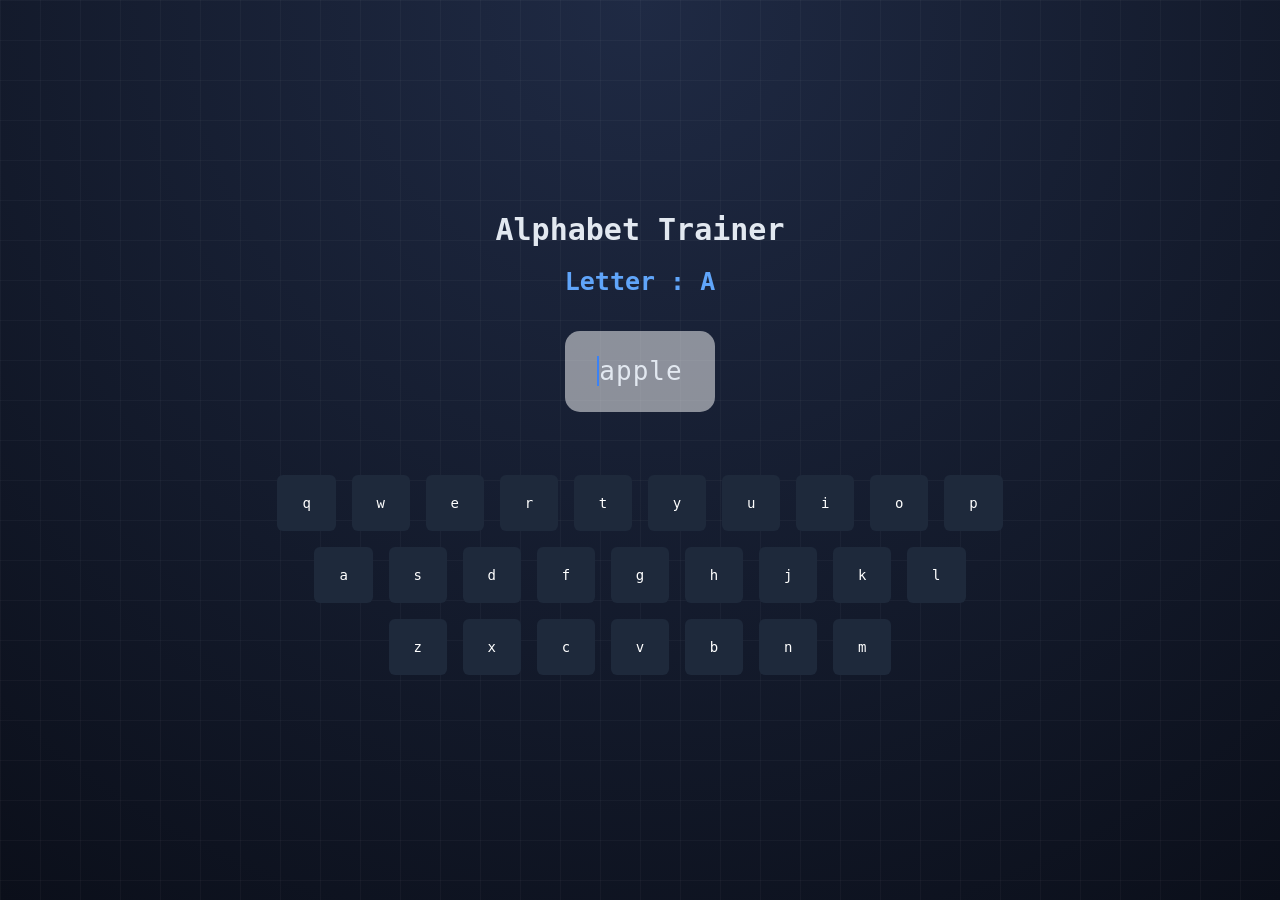
==== practice.html @ 81d028cc "first commit" ====
<!DOCTYPE html>
<html lang="en">
<head>
    <meta charset="UTF-8">
    <meta name="viewport" content="width=device-width, initial-scale=1.0">
    <title>Document</title>
    <link href="style.css" rel="stylesheet">
</head>
<body>
    <h2>Alphabet Trainer</h2>
    <div class="letters">
        <h3 id="current-letter">Letter : A </h3>
       
        <div id="text-display"></div>
    </div>
    <input type="text" id="hidden-input" autofocus />
    <div id="keyboard">

  <div class="row">
    <span class="key">q</span>
    <span class="key">w</span>
    <span class="key">e</span>
    <span class="key">r</span>
    <span class="key">t</span>
    <span class="key">y</span>
    <span class="key">u</span>
    <span class="key">i</span>
    <span class="key">o</span>
    <span class="key">p</span>
  </div>

  <div class="row">
    <span class="key">a</span>
    <span class="key">s</span>
    <span class="key">d</span>
    <span class="key">f</span>
    <span class="key">g</span>
    <span class="key">h</span>
    <span class="key">j</span>
    <span class="key">k</span>
    <span class="key">l</span>
  </div>

  <div class="row">
    <span class="key">z</span>
    <span class="key">x</span>
    <span class="key">c</span>
    <span class="key">v</span>
    <span class="key">b</span>
    <span class="key">n</span>
    <span class="key">m</span>
  </div>
  <div id="completion-popup" class="popup hidden">
    <div class="pop-up card">
      <h2> Practice Completed </h2>
      <p>You have completed the practice session!</p>
      <button id="restart-btn">Restart Practice</button>
    </div>
  </div>
</div>
    
    <script src="practice.js"></script>
</body>
</html>
---- style.css ----
*{
    margin: 0;
    padding: 0;
    box-sizing: border-box;
    transition: 0.15 ease;
}
html,body{
    height: 100%;
    margin: 0;
    overflow: hidden;
}
body{
    background: radial-gradient(circle at top,#1f2a44, #0b0f1a);
    color: #e2e8f0;
    font-family: 'poppins', sans-serif;
    height: 100vh;
    display: flex;
    flex-direction: column;
    justify-content: center;
    align-items: center;
    font-family: 'JetBrains Mono', monospace;
    background: 
    linear-gradient(rgba(255,255,255,0.03) 1px, transparent 1px),
    linear-gradient(90deg, rgba(255,255,255,0.03) 1px, transparent 1px),
    radial-gradient(circle at top, #1f2a44, #0b0f1a);
    background-size: 40px 40px, 40px 40px, cover;
}

.container{
    width: 900px;
    max-width: 90%;
    text-align: center;
    backdrop-filter: blur(10px);
    background: rgba(20,20,30,0.4);
    border-radius: 20px;
}
.progress{
    width: 100%;
    height: 6px;
    background: #222;
    border-radius: 5px;
    margin-bottom: 20px;
}
.progress-bar{
    height: 100%;
    background: #60a5fa;
    border-radius: 5px;
    width: 0%;
}
.top-bar{
    display: flex;
    justify-content: space-between;
    margin-bottom: 20px;
    padding: 10px 20px;
    background: rgba(30,41,59,0.5);
    border-radius: 10px;
    backdrop-filter: blur(10px);
}
.stats{
    font-size: 18px;
    display: flex;
    justify-content: space-around;
    padding: 12px 25px;
    background: rgba(255,255,255,0.5);
    border-radius: 12px;
    margin-bottom: 25px;
}
#text-display{
    background: rgba(255,255,255,0.5);
    border-radius: 15px;
    line-height: 2;
    padding: 20px;
    font-size: 26px;
    line-height: 1.6;
    letter-spacing: 1px;
    margin-top: 35px;
    text-align: center;
}
#hidden-input{
    opacity: 0;
    position: absolute;
    pointer-events: none;
}
button{
    margin-top: 25px;
    padding: 20px 30px;
    border: none;
    border-radius: 10px;
    background: #38bdf8;
    color: black;
    font-weight: bold;
    cursor: pointer;
    transition: 0.3s;
}
button:hover{
    background: #0ea5e9;
    transform: scale(1.05);
}
.correct{
    color: #22c55e;

}
.wrong{
    color: #ef4444;
}
.current{
    border-left: 2px solid #3b82f6;
    animation: blink 1s infinite;
}
@keyframes blink{
    50% {border-color: transparent;}
}
#keyboard {
  margin-top: 50px;
  text-align: center;
}

.row {
  margin: 10px 0;
}

.key {
  display: inline-block;
  padding: 20px 25px;
  margin: 3px;
  background: #1e293b;
  border-radius: 6px;
  color: white;
  font-size: 14px;
}

.key.active {
  background: #38bdf8;
  color: black;
}



.key.wrong {
  background: #ef4444;
}
.key.pressed {
  background: #a855f7;
  color: white;
  transform: scale(1.12);
  box-shadow: 0 0 12px #a855f7, 0 0 25px #9333ea;
}
.key.correct {
  background: #22c55e;
}
.footer{
    margin-top: 40px;
    opacity: 0.5;
    font-size: 14px;
}
h2{
    font-size: 30px;
    gap: 2px;
    
}
h3{
    font-size: 25px;
    color: #60a5fa;
    padding-top: 20px;
}

.popup{
    position: fixed;
    top: 0;
    left: 0;
    width: 100%;
    height: 100%;
    background: rgba(0,0,0,0.5);
    display: flex;
    justify-content: center;
    align-items: center;
}
.hidden{
    display: none;
}
.popup-card{
    background: #1e293b;
    padding: 30px 40px;
    border-radius: 12px;
    text-align: center;
}
.popup-card button{
    margin-top: 20px;
    padding: 15px 25px;
    border: none;
    border-radius: 8px;
    background: #38bdf8;
    color: black;
    font-weight: bold;
    cursor: pointer;
    transition: 0.3s;
}
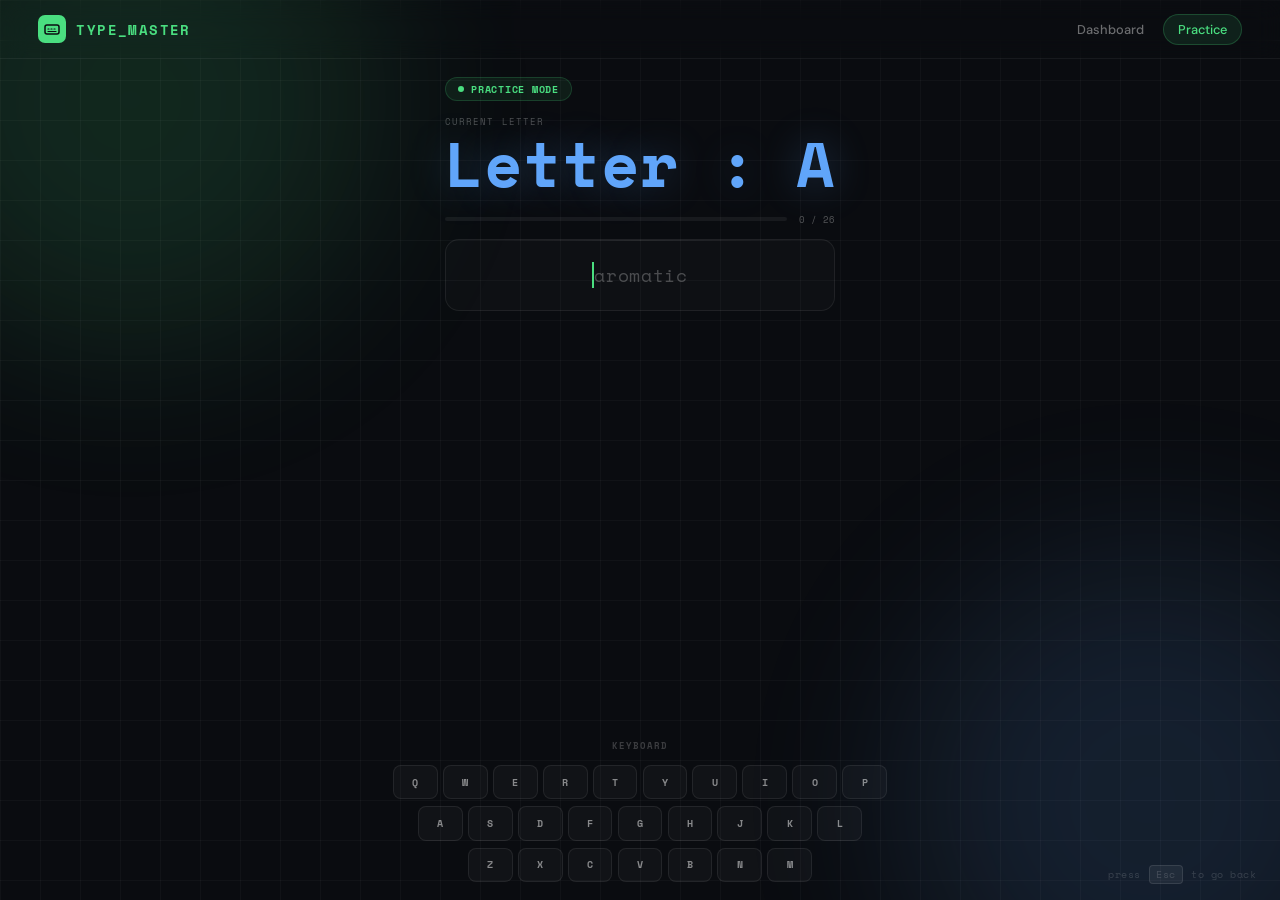
==== commit f0d6f5cc: "bruh" ====
--- a/practice.html
+++ b/practice.html
@@ -1,64 +1,113 @@
+
 <!DOCTYPE html>
 <html lang="en">
 <head>
-    <meta charset="UTF-8">
-    <meta name="viewport" content="width=device-width, initial-scale=1.0">
-    <title>Document</title>
-    <link href="style.css" rel="stylesheet">
+<meta charset="UTF-8">
+<meta name="viewport" content="width=device-width, initial-scale=1.0">
+<title>Type Master — Practice</title>
+<link rel="preconnect" href="https://fonts.googleapis.com">
+<link rel="preconnect" href="https://fonts.gstatic.com" crossorigin>
+<link href="https://fonts.googleapis.com/css2?family=Space+Mono:wght@400;700&family=DM+Sans:ital,opsz,wght@0,9..40,300;0,9..40,400;0,9..40,500;0,9..40,600&display=swap" rel="stylesheet">
+<link rel="stylesheet" href="style.css">
 </head>
 <body>
-    <h2>Alphabet Trainer</h2>
-    <div class="letters">
-        <h3 id="current-letter">Letter : A </h3>
-       
-        <div id="text-display"></div>
+<div class="db-root">
+  <div class="bg-grid"></div>
+  <div class="glow-orb one"></div>
+  <div class="glow-orb two"></div>
+
+  <!-- Top Bar -->
+  <header class="topbar">
+    <div class="logo">
+      <div class="logo-icon">
+        <svg viewBox="0 0 16 16" fill="none" xmlns="http://www.w3.org/2000/svg">
+          <rect x="1" y="4" width="14" height="9" rx="2" stroke="#0a0c10" stroke-width="1.5"/>
+          <path d="M4 8h1M7 8h1M10 8h1M4 10.5h8" stroke="#0a0c10" stroke-width="1.2" stroke-linecap="round"/>
+        </svg>
+      </div>
+      TYPE_MASTER
     </div>
-    <input type="text" id="hidden-input" autofocus />
-    <div id="keyboard">
+    <nav class="nav-pills">
+      <a href="index.html" class="nav-pill">Dashboard</a>
+      <span class="nav-pill active">Practice</span>
+    </nav>
+  </header>
 
-  <div class="row">
-    <span class="key">q</span>
-    <span class="key">w</span>
-    <span class="key">e</span>
-    <span class="key">r</span>
-    <span class="key">t</span>
-    <span class="key">y</span>
-    <span class="key">u</span>
-    <span class="key">i</span>
-    <span class="key">o</span>
-    <span class="key">p</span>
+  <!-- Main Content -->
+  <main class="main-content">
+
+    <!-- Left column: info + text display -->
+    <div class="practice-left">
+      <div class="section-badge">
+        <span class="badge-dot"></span>
+        Practice Mode
+      </div>
+
+      <div class="letter-label">Current Letter</div>
+      <div class="letter-display" id="current-letter">A</div>
+
+      <!-- Progress bar -->
+      <div class="progress-wrap">
+        <div class="progress-track">
+          <div class="progress-fill" id="progress-fill"></div>
+        </div>
+        <span class="progress-label" id="progress-label">0 / 26</span>
+      </div>
+
+      <!-- Word display -->
+      <div id="text-display"></div>
+
+      <input type="text" id="hidden-input" autofocus autocomplete="off" />
+    </div>
+
+    <!-- Right column: keyboard -->
+    <div class="practice-right">
+      <div class="kb-label">Keyboard</div>
+      <div id="keyboard">
+        <div class="row">
+          <span class="key">q</span><span class="key">w</span><span class="key">e</span>
+          <span class="key">r</span><span class="key">t</span><span class="key">y</span>
+          <span class="key">u</span><span class="key">i</span><span class="key">o</span>
+          <span class="key">p</span>
+        </div>
+        <div class="row">
+          <span class="key">a</span><span class="key">s</span><span class="key">d</span>
+          <span class="key">f</span><span class="key">g</span><span class="key">h</span>
+          <span class="key">j</span><span class="key">k</span><span class="key">l</span>
+        </div>
+        <div class="row">
+          <span class="key">z</span><span class="key">x</span><span class="key">c</span>
+          <span class="key">v</span><span class="key">b</span><span class="key">n</span>
+          <span class="key">m</span>
+        </div>
+      </div>
+    </div>
+
+  </main>
+
+  <!-- Completion Popup -->
+  <div id="completion-popup" class="popup hidden">
+    <div class="popup-card">
+      <div class="popup-icon">🎯</div>
+      <h2 class="popup-title">Practice Complete!</h2>
+      <p class="popup-sub">You've mastered all 26 letters. Great work!</p>
+      <div class="popup-actions">
+        <button id="restart-btn" class="btn-primary">Restart Practice</button>
+        <a href="index.html" class="btn-secondary">Back to Dashboard</a>
+      </div>
+    </div>
   </div>
 
-  <div class="row">
-    <span class="key">a</span>
-    <span class="key">s</span>
-    <span class="key">d</span>
-    <span class="key">f</span>
-    <span class="key">g</span>
-    <span class="key">h</span>
-    <span class="key">j</span>
-    <span class="key">k</span>
-    <span class="key">l</span>
-  </div>
-
-  <div class="row">
-    <span class="key">z</span>
-    <span class="key">x</span>
-    <span class="key">c</span>
-    <span class="key">v</span>
-    <span class="key">b</span>
-    <span class="key">n</span>
-    <span class="key">m</span>
-  </div>
-  <div id="completion-popup" class="popup hidden">
-    <div class="pop-up card">
-      <h2> Practice Completed </h2>
-      <p>You have completed the practice session!</p>
-      <button id="restart-btn">Restart Practice</button>
-    </div>
+  <div class="kb-hint">
+    press <kbd>Esc</kbd> to go back
   </div>
 </div>
-    
-    <script src="practice.js"></script>
+
+<script src="practice.js"></script>
+<script>
+  document.addEventListener('keydown', (e) => {
+    if (e.key === 'Escape') window.location.href = 'index.html';
+  });
+</script>
 </body>
-</html>+</html>
--- a/style.css
+++ b/style.css
@@ -1,197 +1,828 @@
-*{
-    margin: 0;
-    padding: 0;
-    box-sizing: border-box;
-    transition: 0.15 ease;
-}
-html,body{
-    height: 100%;
-    margin: 0;
-    overflow: hidden;
-}
-body{
-    background: radial-gradient(circle at top,#1f2a44, #0b0f1a);
-    color: #e2e8f0;
-    font-family: 'poppins', sans-serif;
-    height: 100vh;
-    display: flex;
+/* ===========================
+   TYPE MASTER â€“ Practice CSS
+   Matches dashboard design
+   =========================== */
+
+*, *::before, *::after {
+  box-sizing: border-box;
+  margin: 0;
+  padding: 0;
+}
+
+html, body {
+  height: 100%;
+  overflow: hidden;
+}
+
+body {
+  font-family: 'DM Sans', sans-serif;
+  background: #0a0c10;
+  color: #e2e8f0;
+}
+
+/* ---- Root ---- */
+.db-root {
+  position: relative;
+  height: 100vh;
+  display: flex;
+  flex-direction: column;
+  overflow: hidden;
+}
+
+/* ---- Background ---- */
+.bg-grid {
+  position: fixed;
+  inset: 0;
+  background-image:
+    linear-gradient(rgba(255,255,255,0.03) 1px, transparent 1px),
+    linear-gradient(90deg, rgba(255,255,255,0.03) 1px, transparent 1px);
+  background-size: 40px 40px;
+  pointer-events: none;
+  z-index: 0;
+}
+
+.glow-orb {
+  position: fixed;
+  width: 500px;
+  height: 500px;
+  border-radius: 50%;
+  filter: blur(90px);
+  opacity: 0.13;
+  pointer-events: none;
+  z-index: 0;
+}
+.glow-orb.one { background: #60a5fa; top: -150px; left: -120px; }
+.glow-orb.two { background: #4ade80; bottom: -150px; right: -120px; }
+
+/* ---- Top Bar (identical to dashboard) ---- */
+.topbar {
+  position: relative;
+  z-index: 10;
+  flex-shrink: 0;
+  display: flex;
+  align-items: center;
+  justify-content: space-between;
+  padding: clamp(10px, 1.5vh, 18px) clamp(20px, 3vw, 40px);
+  border-bottom: 1px solid rgba(255,255,255,0.06);
+  backdrop-filter: blur(12px);
+  -webkit-backdrop-filter: blur(12px);
+}
+
+.logo {
+  font-family: 'Space Mono', monospace;
+  font-size: clamp(11px, 1.1vw, 14px);
+  font-weight: 700;
+  color: #4ade80;
+  letter-spacing: 0.1em;
+  display: flex;
+  align-items: center;
+  gap: 10px;
+  text-decoration: none;
+}
+
+.logo-icon {
+  width: 28px;
+  height: 28px;
+  background: #4ade80;
+  border-radius: 7px;
+  display: flex;
+  align-items: center;
+  justify-content: center;
+  flex-shrink: 0;
+}
+.logo-icon svg { width: 16px; height: 16px; }
+
+.nav-pills { display: flex; gap: 4px; }
+
+.nav-pill {
+  padding: 6px 14px;
+  border-radius: 24px;
+  font-size: clamp(11px, 1vw, 13px);
+  font-weight: 500;
+  color: rgba(255,255,255,0.4);
+  cursor: pointer;
+  transition: all 0.2s ease;
+  border: 1px solid transparent;
+  user-select: none;
+  text-decoration: none;
+}
+.nav-pill:hover {
+  color: rgba(255,255,255,0.7);
+  background: rgba(255,255,255,0.05);
+}
+.nav-pill.active {
+  background: rgba(96,165,250,0.1);
+  color: #60a5fa;
+  border-color: rgba(96,165,250,0.22);
+}
+
+/* ---- Main content: two-column layout ---- */
+.main-content {
+  position: relative;
+  z-index: 5;
+  flex: 1;
+  display: flex;
+  align-items: center;
+  justify-content: center;
+  gap: clamp(20px, 3vw, 48px);
+  padding: clamp(12px, 2vh, 28px) clamp(20px, 3vw, 48px);
+  min-height: 0;
+}
+
+/* ---- Left Column ---- */
+.practice-left {
+  display: flex;
+  flex-direction: column;
+  align-items: flex-start;
+  flex: 1;
+  max-width: 480px;
+  min-height: 0;
+}
+
+.section-badge {
+  display: inline-flex;
+  align-items: center;
+  gap: 7px;
+  background: rgba(96,165,250,0.08);
+  border: 1px solid rgba(96,165,250,0.18);
+  color: #60a5fa;
+  font-size: clamp(9px, 0.75vw, 11px);
+  font-weight: 600;
+  padding: 4px 12px;
+  border-radius: 24px;
+  margin-bottom: clamp(10px, 1.5vh, 18px);
+  font-family: 'Space Mono', monospace;
+  letter-spacing: 0.08em;
+  text-transform: uppercase;
+}
+
+.badge-dot {
+  width: 6px;
+  height: 6px;
+  border-radius: 50%;
+  background: #60a5fa;
+  flex-shrink: 0;
+  animation: blink 2s ease-in-out infinite;
+}
+
+@keyframes blink {
+  0%, 100% { opacity: 1; transform: scale(1); }
+  50% { opacity: 0.35; transform: scale(0.65); }
+}
+
+.letter-label {
+  font-size: clamp(9px, 0.9vh, 11px);
+  font-weight: 500;
+  color: rgba(255,255,255,0.28);
+  text-transform: uppercase;
+  letter-spacing: 0.12em;
+  font-family: 'Space Mono', monospace;
+  margin-bottom: 4px;
+}
+
+.letter-display {
+  font-family: 'Space Mono', monospace;
+  font-size: clamp(40px, 7vh, 72px);
+  font-weight: 700;
+  color: #60a5fa;
+  line-height: 1;
+  margin-bottom: clamp(12px, 2vh, 22px);
+  text-shadow: 0 0 40px rgba(96,165,250,0.3);
+}
+
+/* ---- Progress ---- */
+.progress-wrap {
+  width: 100%;
+  display: flex;
+  align-items: center;
+  gap: 12px;
+  margin-bottom: clamp(10px, 1.5vh, 18px);
+}
+
+.progress-track {
+  flex: 1;
+  height: 5px;
+  background: rgba(255,255,255,0.07);
+  border-radius: 99px;
+  overflow: hidden;
+}
+
+.progress-fill {
+  height: 100%;
+  background: linear-gradient(90deg, #60a5fa, #4ade80);
+  border-radius: 99px;
+  width: 0%;
+  transition: width 0.4s ease;
+}
+
+.progress-label {
+  font-family: 'Space Mono', monospace;
+  font-size: clamp(9px, 0.9vh, 11px);
+  color: rgba(255,255,255,0.3);
+  flex-shrink: 0;
+}
+
+/* ---- Text Display ---- */
+#text-display {
+  width: 100%;
+  background: rgba(255,255,255,0.02);
+  border: 1px solid rgba(255,255,255,0.07);
+  border-radius: 14px;
+  padding: clamp(14px, 2vh, 22px) clamp(16px, 2vw, 24px);
+  font-family: 'Space Mono', monospace;
+  font-size: clamp(16px, 2.2vh, 24px);
+  line-height: 1.8;
+  letter-spacing: 0.05em;
+  text-align: center;
+  position: relative;
+}
+
+#text-display::after {
+  content: '';
+  position: absolute;
+  top: 0; left: 0; right: 0;
+  height: 1px;
+  background: linear-gradient(90deg, transparent 10%, rgba(255,255,255,0.08) 50%, transparent 90%);
+}
+
+/* Character states */
+.correct { color: #4ade80; }
+.wrong   { color: #ef4444; }
+.current {
+  border-left: 2px solid #60a5fa;
+  animation: cursor-blink 1s ease-in-out infinite;
+}
+
+@keyframes cursor-blink {
+  50% { border-color: transparent; }
+}
+
+#hidden-input {
+  opacity: 0;
+  position: absolute;
+  pointer-events: none;
+  width: 0;
+  height: 0;
+}
+
+/* ---- Right Column: Keyboard ---- */
+.practice-right {
+  display: flex;
+  flex-direction: column;
+  align-items: center;
+  flex-shrink: 0;
+}
+
+.kb-label {
+  font-family: 'Space Mono', monospace;
+  font-size: clamp(9px, 0.9vh, 11px);
+  font-weight: 700;
+  color: rgba(255,255,255,0.2);
+  text-transform: uppercase;
+  letter-spacing: 0.12em;
+  margin-bottom: clamp(10px, 1.5vh, 16px);
+}
+
+#keyboard {
+  display: flex;
+  flex-direction: column;
+  align-items: center;
+  gap: clamp(5px, 0.8vh, 10px);
+}
+
+.row {
+  display: flex;
+  gap: clamp(3px, 0.4vw, 6px);
+}
+
+.key {
+  display: inline-flex;
+  align-items: center;
+  justify-content: center;
+  width: clamp(30px, 3.5vw, 46px);
+  height: clamp(30px, 3.8vh, 48px);
+  background: rgba(255,255,255,0.03);
+  border: 1px solid rgba(255,255,255,0.08);
+  border-radius: 8px;
+  color: rgba(255,255,255,0.5);
+  font-family: 'Space Mono', monospace;
+  font-size: clamp(10px, 1.1vh, 14px);
+  font-weight: 700;
+  text-transform: uppercase;
+  transition: all 0.15s ease;
+  cursor: default;
+  user-select: none;
+}
+
+.key.active {
+  background: rgba(96,165,250,0.15);
+  border-color: rgba(96,165,250,0.4);
+  color: #60a5fa;
+  box-shadow: 0 0 12px rgba(96,165,250,0.2);
+}
+
+.key.pressed {
+  background: rgba(168,85,247,0.2);
+  border-color: rgba(168,85,247,0.5);
+  color: #c084fc;
+  transform: scale(1.1);
+  box-shadow: 0 0 14px rgba(168,85,247,0.3);
+}
+
+.key.correct {
+  background: rgba(74,222,128,0.15);
+  border-color: rgba(74,222,128,0.35);
+  color: #4ade80;
+}
+
+.key.wrong {
+  background: rgba(239,68,68,0.15);
+  border-color: rgba(239,68,68,0.35);
+  color: #f87171;
+}
+
+/* ---- Completion Popup ---- */
+.popup {
+  position: fixed;
+  inset: 0;
+  background: rgba(0,0,0,0.6);
+  backdrop-filter: blur(8px);
+  display: flex;
+  align-items: center;
+  justify-content: center;
+  z-index: 100;
+}
+
+.hidden { display: none; }
+
+.popup-card {
+  background: #0f1219;
+  border: 1px solid rgba(255,255,255,0.1);
+  border-radius: 20px;
+  padding: clamp(28px, 4vh, 48px) clamp(32px, 4vw, 56px);
+  text-align: center;
+  max-width: 420px;
+  width: 90%;
+  position: relative;
+}
+
+.popup-card::after {
+  content: '';
+  position: absolute;
+  top: 0; left: 0; right: 0;
+  height: 1px;
+  background: linear-gradient(90deg, transparent 10%, rgba(74,222,128,0.25) 50%, transparent 90%);
+  border-radius: 20px 20px 0 0;
+}
+
+.popup-icon {
+  font-size: clamp(32px, 5vh, 48px);
+  margin-bottom: 16px;
+}
+
+.popup-title {
+  font-family: 'DM Sans', sans-serif;
+  font-size: clamp(20px, 3vh, 28px);
+  font-weight: 600;
+  color: #f1f5f9;
+  margin-bottom: 10px;
+  letter-spacing: -0.02em;
+}
+
+.popup-sub {
+  font-size: clamp(12px, 1.4vh, 14px);
+  color: rgba(255,255,255,0.38);
+  margin-bottom: clamp(20px, 3vh, 32px);
+  line-height: 1.6;
+}
+
+.popup-actions {
+  display: flex;
+  flex-direction: column;
+  gap: 10px;
+  align-items: center;
+}
+
+.btn-primary {
+  display: inline-flex;
+  align-items: center;
+  gap: 8px;
+  font-size: clamp(12px, 1.3vh, 14px);
+  font-weight: 600;
+  font-family: 'DM Sans', sans-serif;
+  padding: clamp(10px, 1.3vh, 14px) clamp(24px, 2.5vw, 32px);
+  border-radius: 10px;
+  border: 1px solid rgba(74,222,128,0.3);
+  background: rgba(74,222,128,0.12);
+  color: #4ade80;
+  cursor: pointer;
+  transition: background 0.2s ease, transform 0.15s ease;
+  width: 100%;
+  justify-content: center;
+}
+.btn-primary:hover {
+  background: rgba(74,222,128,0.22);
+  transform: translateY(-1px);
+}
+
+.btn-secondary {
+  display: inline-flex;
+  align-items: center;
+  justify-content: center;
+  font-size: clamp(12px, 1.3vh, 14px);
+  font-weight: 500;
+  font-family: 'DM Sans', sans-serif;
+  padding: clamp(10px, 1.3vh, 14px) clamp(24px, 2.5vw, 32px);
+  border-radius: 10px;
+  border: 1px solid rgba(255,255,255,0.08);
+  background: transparent;
+  color: rgba(255,255,255,0.4);
+  cursor: pointer;
+  transition: all 0.2s ease;
+  text-decoration: none;
+  width: 100%;
+}
+.btn-secondary:hover {
+  background: rgba(255,255,255,0.05);
+  color: rgba(255,255,255,0.7);
+}
+
+/* ---- Keyboard hint ---- */
+.kb-hint {
+  position: fixed;
+  bottom: 16px;
+  right: 24px;
+  z-index: 10;
+  font-family: 'Space Mono', monospace;
+  font-size: 10px;
+  color: rgba(255,255,255,0.16);
+  letter-spacing: 0.05em;
+  pointer-events: none;
+}
+
+kbd {
+  display: inline-block;
+  background: rgba(255,255,255,0.06);
+  border: 1px solid rgba(255,255,255,0.1);
+  border-radius: 4px;
+  padding: 1px 6px;
+  font-family: 'Space Mono', monospace;
+  font-size: 10px;
+  margin: 0 2px;
+}
+
+/* ---- Responsive ---- */
+@media (max-width: 700px) {
+  html, body { overflow: auto; }
+  .db-root { height: auto; min-height: 100vh; }
+  .main-content {
     flex-direction: column;
-    justify-content: center;
+    padding: 20px 16px 40px;
     align-items: center;
-    font-family: 'JetBrains Mono', monospace;
-    background: 
+  }
+  .practice-left { align-items: center; text-align: center; max-width: 100%; }
+  .nav-pills { display: none; }
+}
+
+
+
+/*timer.html */
+/* ===========================
+   TYPE MASTER â€“ Timer CSS
+   Matches dashboard design
+   =========================== */
+
+*, *::before, *::after {
+  box-sizing: border-box;
+  margin: 0;
+  padding: 0;
+}
+
+html, body {
+  height: 100%;
+  overflow: hidden;
+}
+
+body {
+  font-family: 'DM Sans', sans-serif;
+  background: #0a0c10;
+  color: #e2e8f0;
+}
+
+/* ---- Root ---- */
+.db-root {
+  position: relative;
+  height: 100vh;
+  display: flex;
+  flex-direction: column;
+  overflow: hidden;
+}
+
+/* ---- Background ---- */
+.bg-grid {
+  position: fixed;
+  inset: 0;
+  background-image:
     linear-gradient(rgba(255,255,255,0.03) 1px, transparent 1px),
-    linear-gradient(90deg, rgba(255,255,255,0.03) 1px, transparent 1px),
-    radial-gradient(circle at top, #1f2a44, #0b0f1a);
-    background-size: 40px 40px, 40px 40px, cover;
-}
-
-.container{
-    width: 900px;
-    max-width: 90%;
-    text-align: center;
-    backdrop-filter: blur(10px);
-    background: rgba(20,20,30,0.4);
-    border-radius: 20px;
-}
-.progress{
-    width: 100%;
-    height: 6px;
-    background: #222;
-    border-radius: 5px;
-    margin-bottom: 20px;
-}
-.progress-bar{
-    height: 100%;
-    background: #60a5fa;
-    border-radius: 5px;
-    width: 0%;
-}
-.top-bar{
-    display: flex;
-    justify-content: space-between;
-    margin-bottom: 20px;
-    padding: 10px 20px;
-    background: rgba(30,41,59,0.5);
-    border-radius: 10px;
-    backdrop-filter: blur(10px);
-}
-.stats{
-    font-size: 18px;
-    display: flex;
-    justify-content: space-around;
-    padding: 12px 25px;
-    background: rgba(255,255,255,0.5);
-    border-radius: 12px;
-    margin-bottom: 25px;
-}
-#text-display{
-    background: rgba(255,255,255,0.5);
-    border-radius: 15px;
-    line-height: 2;
-    padding: 20px;
-    font-size: 26px;
-    line-height: 1.6;
-    letter-spacing: 1px;
-    margin-top: 35px;
-    text-align: center;
-}
-#hidden-input{
-    opacity: 0;
-    position: absolute;
-    pointer-events: none;
-}
-button{
-    margin-top: 25px;
-    padding: 20px 30px;
-    border: none;
-    border-radius: 10px;
-    background: #38bdf8;
-    color: black;
-    font-weight: bold;
-    cursor: pointer;
-    transition: 0.3s;
-}
-button:hover{
-    background: #0ea5e9;
-    transform: scale(1.05);
-}
-.correct{
-    color: #22c55e;
-
-}
-.wrong{
-    color: #ef4444;
-}
-.current{
-    border-left: 2px solid #3b82f6;
-    animation: blink 1s infinite;
-}
-@keyframes blink{
-    50% {border-color: transparent;}
-}
-#keyboard {
-  margin-top: 50px;
+    linear-gradient(90deg, rgba(255,255,255,0.03) 1px, transparent 1px);
+  background-size: 40px 40px;
+  pointer-events: none;
+  z-index: 0;
+}
+
+.glow-orb {
+  position: fixed;
+  width: 500px;
+  height: 500px;
+  border-radius: 50%;
+  filter: blur(90px);
+  opacity: 0.13;
+  pointer-events: none;
+  z-index: 0;
+}
+.glow-orb.one { background: #4ade80; top: -150px; left: -120px; }
+.glow-orb.two { background: #60a5fa; bottom: -150px; right: -120px; }
+
+/* ---- Top Bar ---- */
+.topbar {
+  position: relative;
+  z-index: 10;
+  flex-shrink: 0;
+  display: flex;
+  align-items: center;
+  justify-content: space-between;
+  padding: clamp(10px, 1.5vh, 18px) clamp(20px, 3vw, 40px);
+  border-bottom: 1px solid rgba(255,255,255,0.06);
+  backdrop-filter: blur(12px);
+  -webkit-backdrop-filter: blur(12px);
+}
+
+.logo {
+  font-family: 'Space Mono', monospace;
+  font-size: clamp(11px, 1.1vw, 14px);
+  font-weight: 700;
+  color: #4ade80;
+  letter-spacing: 0.1em;
+  display: flex;
+  align-items: center;
+  gap: 10px;
+  text-decoration: none;
+}
+
+.logo-icon {
+  width: 28px;
+  height: 28px;
+  background: #4ade80;
+  border-radius: 7px;
+  display: flex;
+  align-items: center;
+  justify-content: center;
+  flex-shrink: 0;
+}
+.logo-icon svg { width: 16px; height: 16px; }
+
+.nav-pills { display: flex; gap: 4px; }
+
+.nav-pill {
+  padding: 6px 14px;
+  border-radius: 24px;
+  font-size: clamp(11px, 1vw, 13px);
+  font-weight: 500;
+  color: rgba(255,255,255,0.4);
+  cursor: pointer;
+  transition: all 0.2s ease;
+  border: 1px solid transparent;
+  user-select: none;
+  text-decoration: none;
+}
+.nav-pill:hover {
+  color: rgba(255,255,255,0.7);
+  background: rgba(255,255,255,0.05);
+}
+.nav-pill.active {
+  background: rgba(74,222,128,0.1);
+  color: #4ade80;
+  border-color: rgba(74,222,128,0.22);
+}
+
+/* ---- Main content ---- */
+.main-content {
+  position: relative;
+  z-index: 5;
+  flex: 1;
+  display: flex;
+  flex-direction: column;
+  align-items: center;
+  justify-content: center;
+  padding: clamp(12px, 2vh, 28px) clamp(20px, 3vw, 48px);
+  min-height: 0;
+  gap: clamp(10px, 1.8vh, 20px);
+}
+
+/* ---- Stats Row (identical to dashboard) ---- */
+.stats-row {
+  display: inline-flex;
+  align-items: center;
+  background: rgba(255,255,255,0.03);
+  border: 1px solid rgba(255,255,255,0.07);
+  border-radius: 14px;
+  padding: clamp(10px, 1.5vh, 18px) 0;
+}
+
+.stat-item {
+  padding: 0 clamp(20px, 2.8vw, 40px);
+  border-right: 1px solid rgba(255,255,255,0.07);
   text-align: center;
 }
-
-.row {
-  margin: 10px 0;
-}
-
-.key {
+.stat-item:last-child { border-right: none; }
+
+.stat-val {
+  font-family: 'Space Mono', monospace;
+  font-size: clamp(20px, 3vh, 30px);
+  font-weight: 700;
+  color: #f1f5f9;
+  line-height: 1;
+  margin-bottom: 4px;
+}
+
+/* Time turns red when low */
+.stat-val.danger { color: #f87171; }
+.stat-val.warning { color: #fbbf24; }
+
+.stat-unit {
+  font-size: 0.6em;
+  color: rgba(255,255,255,0.4);
+}
+
+.stat-label {
+  font-size: clamp(8px, 0.9vh, 10px);
+  font-weight: 500;
+  color: rgba(255,255,255,0.28);
+  text-transform: uppercase;
+  letter-spacing: 0.12em;
+  font-family: 'Space Mono', monospace;
+}
+
+/* ---- Progress Bar ---- */
+.progress-wrap {
+  width: 100%;
+  max-width: 760px;
+}
+
+.progress-track {
+  width: 100%;
+  height: 4px;
+  background: rgba(255,255,255,0.06);
+  border-radius: 99px;
+  overflow: hidden;
+}
+
+.progress-bar {
+  height: 100%;
+  background: linear-gradient(90deg, #4ade80, #60a5fa);
+  border-radius: 99px;
+  width: 100%;
+  transition: width 1s linear;
+}
+
+/* ---- Text Card ---- */
+.text-card {
+  width: 100%;
+  max-width: 760px;
+  background: rgba(255,255,255,0.02);
+  border: 1px solid rgba(255,255,255,0.07);
+  border-radius: 18px;
+  padding: clamp(16px, 2.5vh, 28px) clamp(20px, 2.5vw, 32px);
+  position: relative;
+}
+
+.text-card::after {
+  content: '';
+  position: absolute;
+  top: 0; left: 0; right: 0;
+  height: 1px;
+  background: linear-gradient(90deg, transparent 10%, rgba(255,255,255,0.08) 50%, transparent 90%);
+  border-radius: 18px 18px 0 0;
+}
+
+/* ---- Badge ---- */
+.section-badge {
+  display: inline-flex;
+  align-items: center;
+  gap: 7px;
+  background: rgba(74,222,128,0.08);
+  border: 1px solid rgba(74,222,128,0.18);
+  color: #4ade80;
+  font-size: clamp(9px, 0.75vw, 11px);
+  font-weight: 600;
+  padding: 4px 12px;
+  border-radius: 24px;
+  margin-bottom: clamp(10px, 1.5vh, 16px);
+  font-family: 'Space Mono', monospace;
+  letter-spacing: 0.08em;
+  text-transform: uppercase;
+}
+
+.badge-dot {
+  width: 6px;
+  height: 6px;
+  border-radius: 50%;
+  background: #4ade80;
+  flex-shrink: 0;
+  animation: blink 2s ease-in-out infinite;
+}
+
+@keyframes blink {
+  0%, 100% { opacity: 1; transform: scale(1); }
+  50% { opacity: 0.35; transform: scale(0.65); }
+}
+
+/* ---- Text Display ---- */
+#text-display {
+  font-family: 'Space Mono', monospace;
+  font-size: clamp(14px, 2vh, 20px);
+  line-height: 1.9;
+  letter-spacing: 0.04em;
+  color: rgba(255,255,255,0.25);
+  word-break: break-word;
+}
+
+/* Character states */
+#text-display .correct { color: #4ade80; }
+#text-display .wrong   {
+  color: #f87171;
+  background: rgba(239,68,68,0.1);
+  border-radius: 2px;
+}
+#text-display .current {
+  border-left: 2px solid #4ade80;
+  animation: cursor-blink 1s ease-in-out infinite;
+}
+
+@keyframes cursor-blink {
+  50% { border-color: transparent; }
+}
+
+#hidden-input {
+  opacity: 0;
+  position: absolute;
+  pointer-events: none;
+  width: 0;
+  height: 0;
+}
+
+/* ---- Restart Button ---- */
+.btn-restart {
+  display: inline-flex;
+  align-items: center;
+  gap: 8px;
+  font-size: clamp(12px, 1.3vh, 14px);
+  font-weight: 600;
+  font-family: 'DM Sans', sans-serif;
+  padding: clamp(9px, 1.2vh, 12px) clamp(20px, 2vw, 28px);
+  border-radius: 10px;
+  border: 1px solid rgba(74,222,128,0.28);
+  background: rgba(74,222,128,0.1);
+  color: #4ade80;
+  cursor: pointer;
+  transition: background 0.2s ease, transform 0.15s ease;
+}
+.btn-restart:hover {
+  background: rgba(74,222,128,0.2);
+  transform: translateY(-1px);
+}
+.btn-restart:active { transform: translateY(0); }
+
+/* ---- Keyboard hint ---- */
+.kb-hint {
+  position: fixed;
+  bottom: 16px;
+  right: 24px;
+  z-index: 10;
+  font-family: 'Space Mono', monospace;
+  font-size: 10px;
+  color: rgba(255,255,255,0.16);
+  letter-spacing: 0.05em;
+  pointer-events: none;
+}
+
+kbd {
   display: inline-block;
-  padding: 20px 25px;
-  margin: 3px;
-  background: #1e293b;
-  border-radius: 6px;
-  color: white;
-  font-size: 14px;
-}
-
-.key.active {
-  background: #38bdf8;
-  color: black;
-}
-
-
-
-.key.wrong {
-  background: #ef4444;
-}
-.key.pressed {
-  background: #a855f7;
-  color: white;
-  transform: scale(1.12);
-  box-shadow: 0 0 12px #a855f7, 0 0 25px #9333ea;
-}
-.key.correct {
-  background: #22c55e;
-}
-.footer{
-    margin-top: 40px;
-    opacity: 0.5;
-    font-size: 14px;
-}
-h2{
-    font-size: 30px;
-    gap: 2px;
-    
-}
-h3{
-    font-size: 25px;
-    color: #60a5fa;
-    padding-top: 20px;
-}
-
-.popup{
-    position: fixed;
-    top: 0;
-    left: 0;
-    width: 100%;
-    height: 100%;
-    background: rgba(0,0,0,0.5);
-    display: flex;
-    justify-content: center;
-    align-items: center;
-}
-.hidden{
-    display: none;
-}
-.popup-card{
-    background: #1e293b;
-    padding: 30px 40px;
-    border-radius: 12px;
-    text-align: center;
-}
-.popup-card button{
-    margin-top: 20px;
-    padding: 15px 25px;
-    border: none;
-    border-radius: 8px;
-    background: #38bdf8;
-    color: black;
-    font-weight: bold;
-    cursor: pointer;
-    transition: 0.3s;
+  background: rgba(255,255,255,0.06);
+  border: 1px solid rgba(255,255,255,0.1);
+  border-radius: 4px;
+  padding: 1px 6px;
+  font-family: 'Space Mono', monospace;
+  font-size: 10px;
+  margin: 0 2px;
+}
+
+/* ---- Responsive ---- */
+@media (max-width: 600px) {
+  html, body { overflow: auto; }
+  .db-root { height: auto; min-height: 100vh; }
+  .topbar { padding: 12px 16px; }
+  .nav-pills { display: none; }
+  .stats-row { flex-wrap: wrap; }
+  .stat-item { padding: 10px 20px; }
 }
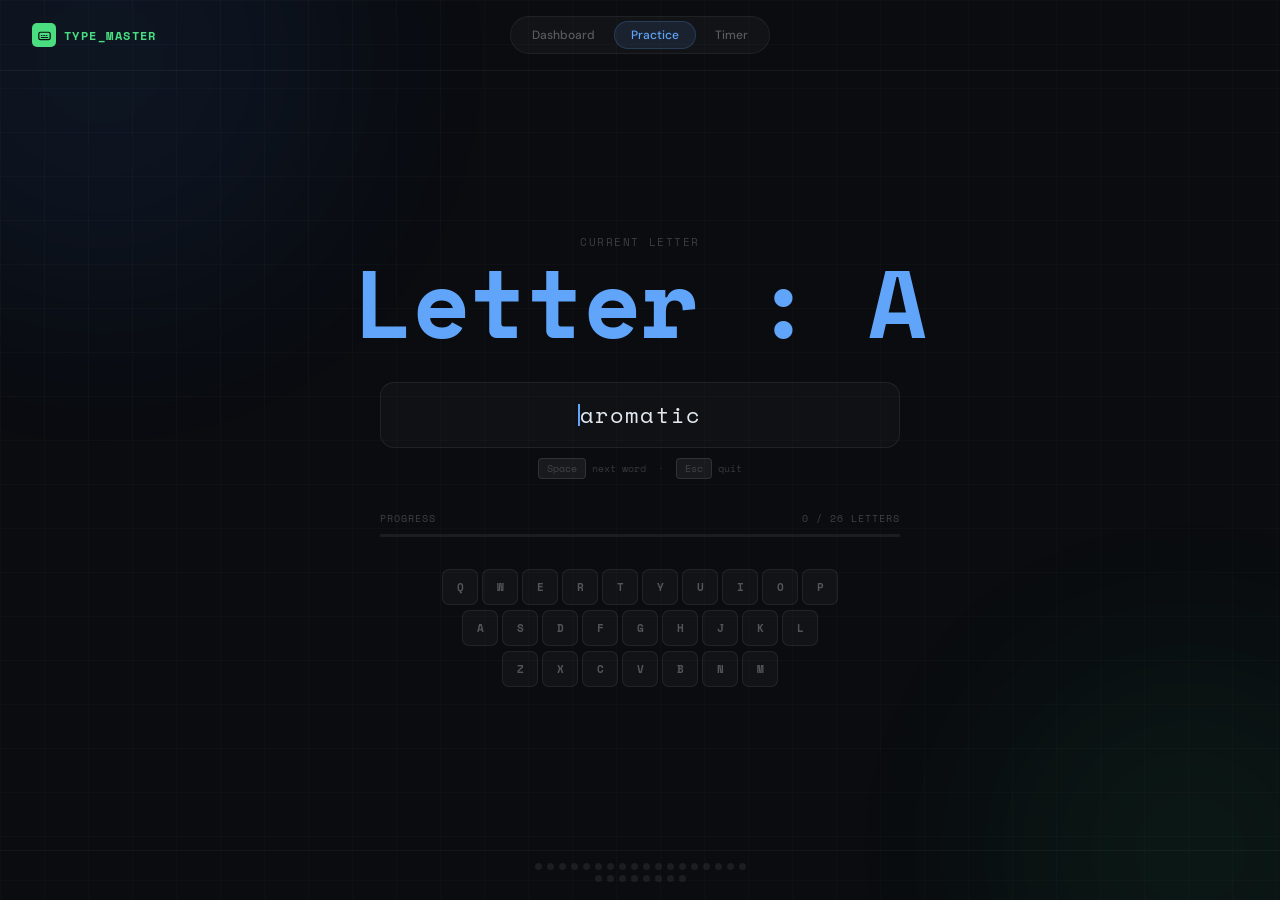
==== commit 9c0fae1c: "change krow biutchh" ====
--- a/practice.html
+++ b/practice.html
@@ -7,11 +7,12 @@
 <title>Type Master — Practice</title>
 <link rel="preconnect" href="https://fonts.googleapis.com">
 <link rel="preconnect" href="https://fonts.gstatic.com" crossorigin>
-<link href="https://fonts.googleapis.com/css2?family=Space+Mono:wght@400;700&family=DM+Sans:ital,opsz,wght@0,9..40,300;0,9..40,400;0,9..40,500;0,9..40,600&display=swap" rel="stylesheet">
+<link href="https://fonts.googleapis.com/css2?family=Space+Mono:wght@400;700&family=DM+Sans:wght@300;400;500;600&display=swap" rel="stylesheet">
 <link rel="stylesheet" href="style.css">
 </head>
-<body>
+<body class="practice-page">
 <div class="db-root">
+
   <div class="bg-grid"></div>
   <div class="glow-orb one"></div>
   <div class="glow-orb two"></div>
@@ -20,49 +21,53 @@
   <header class="topbar">
     <div class="logo">
       <div class="logo-icon">
-        <svg viewBox="0 0 16 16" fill="none" xmlns="http://www.w3.org/2000/svg">
+        <svg width="13" height="13" viewBox="0 0 16 16" fill="none">
           <rect x="1" y="4" width="14" height="9" rx="2" stroke="#0a0c10" stroke-width="1.5"/>
           <path d="M4 8h1M7 8h1M10 8h1M4 10.5h8" stroke="#0a0c10" stroke-width="1.2" stroke-linecap="round"/>
         </svg>
       </div>
       TYPE_MASTER
     </div>
+
     <nav class="nav-pills">
       <a href="index.html" class="nav-pill">Dashboard</a>
       <span class="nav-pill active">Practice</span>
+      <a href="timer.html" class="nav-pill">Timer</a>
     </nav>
+
+    <div class="topbar-spacer"></div>
   </header>
 
-  <!-- Main Content -->
-  <main class="main-content">
+  <!-- Main Stage -->
+  <main class="stage">
 
-    <!-- Left column: info + text display -->
-    <div class="practice-left">
-      <div class="section-badge">
-        <span class="badge-dot"></span>
-        Practice Mode
-      </div>
-
-      <div class="letter-label">Current Letter</div>
+    <!-- Big Letter -->
+    <div class="letter-area">
+      <div class="letter-hint">Current letter</div>
       <div class="letter-display" id="current-letter">A</div>
-
-      <!-- Progress bar -->
-      <div class="progress-wrap">
-        <div class="progress-track">
-          <div class="progress-fill" id="progress-fill"></div>
-        </div>
-        <span class="progress-label" id="progress-label">0 / 26</span>
-      </div>
-
-      <!-- Word display -->
-      <div id="text-display"></div>
-
-      <input type="text" id="hidden-input" autofocus autocomplete="off" />
     </div>
 
-    <!-- Right column: keyboard -->
-    <div class="practice-right">
-      <div class="kb-label">Keyboard</div>
+    <!-- Word Box -->
+    <div class="typing-area">
+      <div id="text-display"></div>
+      <div class="key-hint">
+        <kbd>Space</kbd> next word &nbsp;·&nbsp; <kbd>Esc</kbd> quit
+      </div>
+    </div>
+
+    <!-- Progress -->
+    <div class="progress-area">
+      <div class="progress-header">
+        <span class="progress-label">Progress</span>
+        <span class="progress-label" id="progress-label">0 / 26 letters</span>
+      </div>
+      <div class="progress-track">
+        <div class="progress-fill" id="progress-fill"></div>
+      </div>
+    </div>
+
+    <!-- Keyboard -->
+    <div class="kb-area">
       <div id="keyboard">
         <div class="row">
           <span class="key">q</span><span class="key">w</span><span class="key">e</span>
@@ -85,6 +90,14 @@
 
   </main>
 
+  <!-- Footer dots -->
+  <footer class="footer-bar">
+    <div class="letter-dots" id="letter-dots"></div>
+  </footer>
+
+  <!-- Hidden input -->
+  <input type="text" id="hidden-input" autofocus autocomplete="off" />
+
   <!-- Completion Popup -->
   <div id="completion-popup" class="popup hidden">
     <div class="popup-card">
@@ -98,14 +111,21 @@
     </div>
   </div>
 
-  <div class="kb-hint">
-    press <kbd>Esc</kbd> to go back
-  </div>
 </div>
 
 <script src="practice.js"></script>
 <script>
-  document.addEventListener('keydown', (e) => {
+  /* Build 26 alphabet dots in footer */
+  const dotsEl = document.getElementById('letter-dots');
+  'ABCDEFGHIJKLMNOPQRSTUVWXYZ'.split('').forEach(l => {
+    const d = document.createElement('div');
+    d.className = 'l-dot';
+    d.title = l;
+    d.dataset.letter = l;
+    dotsEl.appendChild(d);
+  });
+
+  document.addEventListener('keydown', e => {
     if (e.key === 'Escape') window.location.href = 'index.html';
   });
 </script>
--- a/style.css
+++ b/style.css
@@ -1,7 +1,7 @@
-/* ===========================
-   TYPE MASTER â€“ Practice CSS
-   Matches dashboard design
-   =========================== */
+/* ============================================================
+   TYPE MASTER â€” style.css
+   Shared by practice.html + timer.html
+   ============================================================ */
 
 *, *::before, *::after {
   box-sizing: border-box;
@@ -20,7 +20,10 @@
   color: #e2e8f0;
 }
 
-/* ---- Root ---- */
+/* ============================================================
+   ROOT SHELL
+   ============================================================ */
+
 .db-root {
   position: relative;
   height: 100vh;
@@ -29,32 +32,49 @@
   overflow: hidden;
 }
 
-/* ---- Background ---- */
+/* ============================================================
+   BACKGROUND â€” grid + orbs
+   ============================================================ */
+
 .bg-grid {
   position: fixed;
   inset: 0;
   background-image:
-    linear-gradient(rgba(255,255,255,0.03) 1px, transparent 1px),
-    linear-gradient(90deg, rgba(255,255,255,0.03) 1px, transparent 1px);
-  background-size: 40px 40px;
+    linear-gradient(rgba(255,255,255,0.02) 1px, transparent 1px),
+    linear-gradient(90deg, rgba(255,255,255,0.02) 1px, transparent 1px);
+  background-size: 44px 44px;
   pointer-events: none;
   z-index: 0;
 }
 
 .glow-orb {
   position: fixed;
-  width: 500px;
-  height: 500px;
   border-radius: 50%;
-  filter: blur(90px);
-  opacity: 0.13;
   pointer-events: none;
   z-index: 0;
-}
-.glow-orb.one { background: #60a5fa; top: -150px; left: -120px; }
-.glow-orb.two { background: #4ade80; bottom: -150px; right: -120px; }
-
-/* ---- Top Bar (identical to dashboard) ---- */
+  filter: blur(100px);
+}
+.glow-orb.one {
+  width: 480px;
+  height: 480px;
+  background: #3b82f6;
+  opacity: 0.08;
+  top: -180px;
+  left: -140px;
+}
+.glow-orb.two {
+  width: 380px;
+  height: 380px;
+  background: #22c55e;
+  opacity: 0.07;
+  bottom: -140px;
+  right: -100px;
+}
+
+/* ============================================================
+   TOPBAR
+   ============================================================ */
+
 .topbar {
   position: relative;
   z-index: 10;
@@ -62,146 +82,172 @@
   display: flex;
   align-items: center;
   justify-content: space-between;
-  padding: clamp(10px, 1.5vh, 18px) clamp(20px, 3vw, 40px);
-  border-bottom: 1px solid rgba(255,255,255,0.06);
-  backdrop-filter: blur(12px);
-  -webkit-backdrop-filter: blur(12px);
+  padding: 16px 32px;
+  border-bottom: 1px solid rgba(255,255,255,0.05);
 }
 
 .logo {
   font-family: 'Space Mono', monospace;
-  font-size: clamp(11px, 1.1vw, 14px);
+  font-size: 12px;
   font-weight: 700;
   color: #4ade80;
-  letter-spacing: 0.1em;
-  display: flex;
-  align-items: center;
-  gap: 10px;
+  letter-spacing: 0.12em;
+  display: flex;
+  align-items: center;
+  gap: 8px;
   text-decoration: none;
+  width: 130px;
+  flex-shrink: 0;
 }
 
 .logo-icon {
-  width: 28px;
-  height: 28px;
+  width: 24px;
+  height: 24px;
   background: #4ade80;
-  border-radius: 7px;
+  border-radius: 5px;
   display: flex;
   align-items: center;
   justify-content: center;
   flex-shrink: 0;
 }
-.logo-icon svg { width: 16px; height: 16px; }
-
-.nav-pills { display: flex; gap: 4px; }
+
+.topbar-spacer {
+  width: 130px;
+  flex-shrink: 0;
+}
+
+/* ---- Nav Pills ---- */
+
+.nav-pills {
+  display: flex;
+  gap: 2px;
+  background: rgba(255,255,255,0.03);
+  border: 1px solid rgba(255,255,255,0.06);
+  border-radius: 999px;
+  padding: 4px;
+}
 
 .nav-pill {
-  padding: 6px 14px;
-  border-radius: 24px;
-  font-size: clamp(11px, 1vw, 13px);
+  padding: 5px 16px;
+  border-radius: 999px;
+  font-size: 12px;
   font-weight: 500;
-  color: rgba(255,255,255,0.4);
+  color: rgba(255,255,255,0.3);
   cursor: pointer;
-  transition: all 0.2s ease;
+  transition: all 0.18s ease;
   border: 1px solid transparent;
   user-select: none;
   text-decoration: none;
+  display: inline-block;
 }
 .nav-pill:hover {
-  color: rgba(255,255,255,0.7);
-  background: rgba(255,255,255,0.05);
-}
-.nav-pill.active {
+  color: rgba(255,255,255,0.6);
+  background: rgba(255,255,255,0.04);
+}
+
+/* Practice page â€” active pill is blue */
+.practice-page .nav-pill.active {
   background: rgba(96,165,250,0.1);
   color: #60a5fa;
-  border-color: rgba(96,165,250,0.22);
-}
-
-/* ---- Main content: two-column layout ---- */
-.main-content {
+  border-color: rgba(96,165,250,0.2);
+}
+
+/* Timer page â€” active pill is green */
+.timer-page .nav-pill.active {
+  background: rgba(74,222,128,0.1);
+  color: #4ade80;
+  border-color: rgba(74,222,128,0.2);
+}
+
+/* ============================================================
+   PRACTICE PAGE â€” Main Stage
+   ============================================================ */
+
+.stage {
   position: relative;
   z-index: 5;
   flex: 1;
   display: flex;
-  align-items: center;
-  justify-content: center;
-  gap: clamp(20px, 3vw, 48px);
-  padding: clamp(12px, 2vh, 28px) clamp(20px, 3vw, 48px);
+  flex-direction: column;
+  align-items: center;
+  justify-content: center;
+  gap: 32px;
+  padding: 32px;
   min-height: 0;
 }
 
-/* ---- Left Column ---- */
-.practice-left {
-  display: flex;
-  flex-direction: column;
-  align-items: flex-start;
-  flex: 1;
-  max-width: 480px;
-  min-height: 0;
-}
-
-.section-badge {
-  display: inline-flex;
-  align-items: center;
-  gap: 7px;
-  background: rgba(96,165,250,0.08);
-  border: 1px solid rgba(96,165,250,0.18);
-  color: #60a5fa;
-  font-size: clamp(9px, 0.75vw, 11px);
-  font-weight: 600;
-  padding: 4px 12px;
-  border-radius: 24px;
-  margin-bottom: clamp(10px, 1.5vh, 18px);
-  font-family: 'Space Mono', monospace;
-  letter-spacing: 0.08em;
+/* ---- Big Letter (practice only) ---- */
+
+.letter-area {
+  display: flex;
+  flex-direction: column;
+  align-items: center;
+  gap: 4px;
+}
+
+.letter-hint {
+  font-family: 'Space Mono', monospace;
+  font-size: 11px;
+  letter-spacing: 0.14em;
   text-transform: uppercase;
-}
-
-.badge-dot {
-  width: 6px;
-  height: 6px;
-  border-radius: 50%;
-  background: #60a5fa;
-  flex-shrink: 0;
-  animation: blink 2s ease-in-out infinite;
-}
-
-@keyframes blink {
-  0%, 100% { opacity: 1; transform: scale(1); }
-  50% { opacity: 0.35; transform: scale(0.65); }
-}
-
-.letter-label {
-  font-size: clamp(9px, 0.9vh, 11px);
-  font-weight: 500;
-  color: rgba(255,255,255,0.28);
-  text-transform: uppercase;
-  letter-spacing: 0.12em;
-  font-family: 'Space Mono', monospace;
-  margin-bottom: 4px;
+  color: rgba(255,255,255,0.2);
 }
 
 .letter-display {
   font-family: 'Space Mono', monospace;
-  font-size: clamp(40px, 7vh, 72px);
+  font-size: 96px;
   font-weight: 700;
   color: #60a5fa;
   line-height: 1;
-  margin-bottom: clamp(12px, 2vh, 22px);
-  text-shadow: 0 0 40px rgba(96,165,250,0.3);
-}
-
-/* ---- Progress ---- */
-.progress-wrap {
-  width: 100%;
-  display: flex;
-  align-items: center;
-  gap: 12px;
-  margin-bottom: clamp(10px, 1.5vh, 18px);
+  letter-spacing: -0.02em;
+}
+
+/* ---- Word / Typing Box (practice) ---- */
+
+.typing-area {
+  display: flex;
+  flex-direction: column;
+  align-items: center;
+  gap: 10px;
+  width: 100%;
+  max-width: 520px;
+}
+
+.key-hint {
+  font-family: 'Space Mono', monospace;
+  font-size: 10px;
+  color: rgba(255,255,255,0.18);
+  display: flex;
+  align-items: center;
+  gap: 6px;
+}
+
+/* ---- Progress (shared) ---- */
+
+.progress-area {
+  width: 100%;
+  max-width: 520px;
+  display: flex;
+  flex-direction: column;
+  gap: 8px;
+}
+
+.progress-header {
+  display: flex;
+  justify-content: space-between;
+  align-items: center;
+}
+
+.progress-label {
+  font-family: 'Space Mono', monospace;
+  font-size: 10px;
+  color: rgba(255,255,255,0.22);
+  text-transform: uppercase;
+  letter-spacing: 0.1em;
 }
 
 .progress-track {
-  flex: 1;
-  height: 5px;
+  height: 3px;
   background: rgba(255,255,255,0.07);
   border-radius: 99px;
   overflow: hidden;
@@ -209,104 +255,44 @@
 
 .progress-fill {
   height: 100%;
+  width: 0%;
   background: linear-gradient(90deg, #60a5fa, #4ade80);
   border-radius: 99px;
-  width: 0%;
   transition: width 0.4s ease;
 }
 
-.progress-label {
-  font-family: 'Space Mono', monospace;
-  font-size: clamp(9px, 0.9vh, 11px);
-  color: rgba(255,255,255,0.3);
-  flex-shrink: 0;
-}
-
-/* ---- Text Display ---- */
-#text-display {
-  width: 100%;
-  background: rgba(255,255,255,0.02);
+/* ---- Keyboard (practice) ---- */
+
+.kb-area {
+  display: flex;
+  flex-direction: column;
+  align-items: center;
+}
+
+#keyboard {
+  display: flex;
+  flex-direction: column;
+  align-items: center;
+  gap: 5px;
+}
+
+.row {
+  display: flex;
+  gap: 4px;
+}
+
+.key {
+  width: 36px;
+  height: 36px;
+  display: inline-flex;
+  align-items: center;
+  justify-content: center;
+  background: rgba(255,255,255,0.03);
   border: 1px solid rgba(255,255,255,0.07);
-  border-radius: 14px;
-  padding: clamp(14px, 2vh, 22px) clamp(16px, 2vw, 24px);
-  font-family: 'Space Mono', monospace;
-  font-size: clamp(16px, 2.2vh, 24px);
-  line-height: 1.8;
-  letter-spacing: 0.05em;
-  text-align: center;
-  position: relative;
-}
-
-#text-display::after {
-  content: '';
-  position: absolute;
-  top: 0; left: 0; right: 0;
-  height: 1px;
-  background: linear-gradient(90deg, transparent 10%, rgba(255,255,255,0.08) 50%, transparent 90%);
-}
-
-/* Character states */
-.correct { color: #4ade80; }
-.wrong   { color: #ef4444; }
-.current {
-  border-left: 2px solid #60a5fa;
-  animation: cursor-blink 1s ease-in-out infinite;
-}
-
-@keyframes cursor-blink {
-  50% { border-color: transparent; }
-}
-
-#hidden-input {
-  opacity: 0;
-  position: absolute;
-  pointer-events: none;
-  width: 0;
-  height: 0;
-}
-
-/* ---- Right Column: Keyboard ---- */
-.practice-right {
-  display: flex;
-  flex-direction: column;
-  align-items: center;
-  flex-shrink: 0;
-}
-
-.kb-label {
-  font-family: 'Space Mono', monospace;
-  font-size: clamp(9px, 0.9vh, 11px);
-  font-weight: 700;
-  color: rgba(255,255,255,0.2);
-  text-transform: uppercase;
-  letter-spacing: 0.12em;
-  margin-bottom: clamp(10px, 1.5vh, 16px);
-}
-
-#keyboard {
-  display: flex;
-  flex-direction: column;
-  align-items: center;
-  gap: clamp(5px, 0.8vh, 10px);
-}
-
-.row {
-  display: flex;
-  gap: clamp(3px, 0.4vw, 6px);
-}
-
-.key {
-  display: inline-flex;
-  align-items: center;
-  justify-content: center;
-  width: clamp(30px, 3.5vw, 46px);
-  height: clamp(30px, 3.8vh, 48px);
-  background: rgba(255,255,255,0.03);
-  border: 1px solid rgba(255,255,255,0.08);
-  border-radius: 8px;
-  color: rgba(255,255,255,0.5);
-  font-family: 'Space Mono', monospace;
-  font-size: clamp(10px, 1.1vh, 14px);
+  border-radius: 7px;
+  color: rgba(255,255,255,0.28);
+  font-family: 'Space Mono', monospace;
+  font-size: 11px;
   font-weight: 700;
   text-transform: uppercase;
   transition: all 0.15s ease;
@@ -315,38 +301,131 @@
 }
 
 .key.active {
-  background: rgba(96,165,250,0.15);
-  border-color: rgba(96,165,250,0.4);
+  background: rgba(96,165,250,0.1);
+  border-color: rgba(96,165,250,0.3);
   color: #60a5fa;
-  box-shadow: 0 0 12px rgba(96,165,250,0.2);
-}
-
+}
 .key.pressed {
-  background: rgba(168,85,247,0.2);
-  border-color: rgba(168,85,247,0.5);
+  background: rgba(168,85,247,0.18);
+  border-color: rgba(168,85,247,0.45);
   color: #c084fc;
-  transform: scale(1.1);
-  box-shadow: 0 0 14px rgba(168,85,247,0.3);
-}
-
+  transform: scale(1.12);
+}
 .key.correct {
-  background: rgba(74,222,128,0.15);
-  border-color: rgba(74,222,128,0.35);
-  color: #4ade80;
-}
-
+  background: rgba(74,222,128,0.07);
+  border-color: rgba(74,222,128,0.2);
+  color: rgba(74,222,128,0.6);
+}
 .key.wrong {
-  background: rgba(239,68,68,0.15);
-  border-color: rgba(239,68,68,0.35);
+  background: rgba(248,113,113,0.12);
+  border-color: rgba(248,113,113,0.3);
   color: #f87171;
 }
 
-/* ---- Completion Popup ---- */
+/* ============================================================
+   FOOTER BAR â€” 26 alphabet dots (practice)
+   ============================================================ */
+
+.footer-bar {
+  position: relative;
+  z-index: 10;
+  flex-shrink: 0;
+  display: flex;
+  align-items: center;
+  justify-content: center;
+  padding: 12px 32px 18px;
+  border-top: 1px solid rgba(255,255,255,0.04);
+}
+
+.letter-dots {
+  display: flex;
+  gap: 5px;
+  flex-wrap: wrap;
+  justify-content: center;
+  max-width: 220px;
+}
+
+.l-dot {
+  width: 7px;
+  height: 7px;
+  border-radius: 50%;
+  background: rgba(255,255,255,0.07);
+  transition: all 0.25s ease;
+  cursor: default;
+}
+.l-dot.done    { background: rgba(74,222,128,0.4); }
+.l-dot.current { background: #60a5fa; transform: scale(1.4); }
+
+/* ============================================================
+   HIDDEN INPUT (shared)
+   ============================================================ */
+
+#hidden-input {
+  opacity: 0;
+  position: fixed;
+  pointer-events: none;
+  width: 0;
+  height: 0;
+  top: 0;
+  left: 0;
+}
+
+/* ============================================================
+   CHARACTER STATES inside #text-display (shared)
+   ============================================================ */
+
+#text-display {
+  background: rgba(255,255,255,0.025);
+  border: 1px solid rgba(255,255,255,0.07);
+  border-radius: 14px;
+  padding: 20px 36px;
+  font-family: 'Space Mono', monospace;
+  font-size: 22px;
+  letter-spacing: 0.1em;
+  line-height: 1;
+  width: 100%;
+  text-align: center;
+  min-height: 66px;
+  display: flex;
+  align-items: center;
+  justify-content: center;
+}
+
+.correct { color: #4ade80; }
+.wrong   { color: #f87171; }
+.current {
+  border-left: 2px solid #60a5fa;
+  margin-left: -1px;
+  animation: cursor-blink 1s ease-in-out infinite;
+}
+@keyframes cursor-blink {
+  50% { border-color: transparent; }
+}
+
+/* ============================================================
+   KBD TAG (shared)
+   ============================================================ */
+
+kbd {
+  display: inline-block;
+  background: rgba(255,255,255,0.06);
+  border: 1px solid rgba(255,255,255,0.1);
+  border-radius: 4px;
+  padding: 2px 8px;
+  font-family: 'Space Mono', monospace;
+  font-size: 10px;
+}
+
+/* ============================================================
+   COMPLETION POPUP (shared)
+   ============================================================ */
+
 .popup {
   position: fixed;
   inset: 0;
-  background: rgba(0,0,0,0.6);
-  backdrop-filter: blur(8px);
+  background: rgba(0,0,0,0.65);
+  backdrop-filter: blur(10px);
+  -webkit-backdrop-filter: blur(10px);
   display: flex;
   align-items: center;
   justify-content: center;
@@ -359,13 +438,12 @@
   background: #0f1219;
   border: 1px solid rgba(255,255,255,0.1);
   border-radius: 20px;
-  padding: clamp(28px, 4vh, 48px) clamp(32px, 4vw, 56px);
+  padding: 44px 52px;
   text-align: center;
-  max-width: 420px;
+  max-width: 400px;
   width: 90%;
   position: relative;
 }
-
 .popup-card::after {
   content: '';
   position: absolute;
@@ -375,42 +453,24 @@
   border-radius: 20px 20px 0 0;
 }
 
-.popup-icon {
-  font-size: clamp(32px, 5vh, 48px);
-  margin-bottom: 16px;
-}
-
-.popup-title {
-  font-family: 'DM Sans', sans-serif;
-  font-size: clamp(20px, 3vh, 28px);
-  font-weight: 600;
-  color: #f1f5f9;
-  margin-bottom: 10px;
-  letter-spacing: -0.02em;
-}
-
-.popup-sub {
-  font-size: clamp(12px, 1.4vh, 14px);
-  color: rgba(255,255,255,0.38);
-  margin-bottom: clamp(20px, 3vh, 32px);
-  line-height: 1.6;
-}
+.popup-icon  { font-size: 42px; margin-bottom: 14px; }
+.popup-title { font-size: 22px; font-weight: 600; color: #f1f5f9; margin-bottom: 8px; letter-spacing: -0.02em; }
+.popup-sub   { font-size: 13px; color: rgba(255,255,255,0.38); margin-bottom: 28px; line-height: 1.6; }
 
 .popup-actions {
   display: flex;
   flex-direction: column;
   gap: 10px;
-  align-items: center;
 }
 
 .btn-primary {
   display: inline-flex;
   align-items: center;
-  gap: 8px;
-  font-size: clamp(12px, 1.3vh, 14px);
+  justify-content: center;
+  font-size: 13px;
   font-weight: 600;
   font-family: 'DM Sans', sans-serif;
-  padding: clamp(10px, 1.3vh, 14px) clamp(24px, 2.5vw, 32px);
+  padding: 12px 32px;
   border-radius: 10px;
   border: 1px solid rgba(74,222,128,0.3);
   background: rgba(74,222,128,0.12);
@@ -418,7 +478,6 @@
   cursor: pointer;
   transition: background 0.2s ease, transform 0.15s ease;
   width: 100%;
-  justify-content: center;
 }
 .btn-primary:hover {
   background: rgba(74,222,128,0.22);
@@ -429,10 +488,10 @@
   display: inline-flex;
   align-items: center;
   justify-content: center;
-  font-size: clamp(12px, 1.3vh, 14px);
+  font-size: 13px;
   font-weight: 500;
   font-family: 'DM Sans', sans-serif;
-  padding: clamp(10px, 1.3vh, 14px) clamp(24px, 2.5vw, 32px);
+  padding: 12px 32px;
   border-radius: 10px;
   border: 1px solid rgba(255,255,255,0.08);
   background: transparent;
@@ -447,280 +506,166 @@
   color: rgba(255,255,255,0.7);
 }
 
-/* ---- Keyboard hint ---- */
-.kb-hint {
-  position: fixed;
-  bottom: 16px;
-  right: 24px;
-  z-index: 10;
-  font-family: 'Space Mono', monospace;
-  font-size: 10px;
-  color: rgba(255,255,255,0.16);
-  letter-spacing: 0.05em;
+/* ============================================================
+   TIMER PAGE â€” Main Content
+   ============================================================ */
+
+.main-content {
+  position: relative;
+  z-index: 5;
+  flex: 1;
+  display: flex;
+  flex-direction: column;
+  align-items: center;
+  justify-content: center;
+  gap: 24px;
+  padding: 32px 24px;
+  min-height: 0;
+}
+
+/* ---- Stats Row ---- */
+
+.stats-row {
+  display: flex;
+  gap: 16px;
+  width: 100%;
+  max-width: 680px;
+}
+
+.stat-item {
+  flex: 1;
+  background: rgba(255,255,255,0.025);
+  border: 1px solid rgba(255,255,255,0.07);
+  border-radius: 14px;
+  padding: 18px 22px;
+  display: flex;
+  flex-direction: column;
+  align-items: center;
+  gap: 4px;
+  position: relative;
+  overflow: hidden;
+  transition: border-color 0.25s;
+}
+.stat-item::before {
+  content: '';
+  position: absolute;
+  inset: 0;
+  background: linear-gradient(135deg, rgba(74,222,128,0.03), transparent 60%);
   pointer-events: none;
 }
-
-kbd {
-  display: inline-block;
-  background: rgba(255,255,255,0.06);
-  border: 1px solid rgba(255,255,255,0.1);
-  border-radius: 4px;
-  padding: 1px 6px;
-  font-family: 'Space Mono', monospace;
-  font-size: 10px;
-  margin: 0 2px;
-}
-
-/* ---- Responsive ---- */
-@media (max-width: 700px) {
-  html, body { overflow: auto; }
-  .db-root { height: auto; min-height: 100vh; }
-  .main-content {
-    flex-direction: column;
-    padding: 20px 16px 40px;
-    align-items: center;
-  }
-  .practice-left { align-items: center; text-align: center; max-width: 100%; }
-  .nav-pills { display: none; }
-}
-
-
-
-/*timer.html */
-/* ===========================
-   TYPE MASTER â€“ Timer CSS
-   Matches dashboard design
-   =========================== */
-
-*, *::before, *::after {
-  box-sizing: border-box;
-  margin: 0;
-  padding: 0;
-}
-
-html, body {
-  height: 100%;
-  overflow: hidden;
-}
-
-body {
-  font-family: 'DM Sans', sans-serif;
-  background: #0a0c10;
-  color: #e2e8f0;
-}
-
-/* ---- Root ---- */
-.db-root {
-  position: relative;
-  height: 100vh;
-  display: flex;
-  flex-direction: column;
-  overflow: hidden;
-}
-
-/* ---- Background ---- */
-.bg-grid {
-  position: fixed;
-  inset: 0;
-  background-image:
-    linear-gradient(rgba(255,255,255,0.03) 1px, transparent 1px),
-    linear-gradient(90deg, rgba(255,255,255,0.03) 1px, transparent 1px);
-  background-size: 40px 40px;
-  pointer-events: none;
-  z-index: 0;
-}
-
-.glow-orb {
-  position: fixed;
-  width: 500px;
-  height: 500px;
-  border-radius: 50%;
-  filter: blur(90px);
-  opacity: 0.13;
-  pointer-events: none;
-  z-index: 0;
-}
-.glow-orb.one { background: #4ade80; top: -150px; left: -120px; }
-.glow-orb.two { background: #60a5fa; bottom: -150px; right: -120px; }
-
-/* ---- Top Bar ---- */
-.topbar {
-  position: relative;
-  z-index: 10;
-  flex-shrink: 0;
-  display: flex;
-  align-items: center;
-  justify-content: space-between;
-  padding: clamp(10px, 1.5vh, 18px) clamp(20px, 3vw, 40px);
-  border-bottom: 1px solid rgba(255,255,255,0.06);
-  backdrop-filter: blur(12px);
-  -webkit-backdrop-filter: blur(12px);
-}
-
-.logo {
-  font-family: 'Space Mono', monospace;
-  font-size: clamp(11px, 1.1vw, 14px);
+.stat-item:hover {
+  border-color: rgba(74,222,128,0.2);
+}
+
+.stat-val {
+  font-family: 'Space Mono', monospace;
+  font-size: 36px;
   font-weight: 700;
   color: #4ade80;
+  line-height: 1;
+  letter-spacing: -0.02em;
+  transition: color 0.3s ease;
+}
+.stat-val.warn   { color: #fbbf24; }
+.stat-val.urgent { color: #f87171; }
+
+.stat-unit {
+  font-size: 20px;
+  font-weight: 400;
+  color: rgba(255,255,255,0.25);
+}
+
+.stat-label {
+  font-family: 'Space Mono', monospace;
+  font-size: 10px;
+  font-weight: 400;
+  letter-spacing: 0.12em;
+  text-transform: uppercase;
+  color: rgba(255,255,255,0.22);
+}
+
+/* ---- Progress wrap (timer page) ---- */
+
+.progress-wrap {
+  width: 100%;
+  max-width: 680px;
+  display: flex;
+  flex-direction: column;
+  gap: 8px;
+}
+
+.progress-label-row {
+  display: flex;
+  justify-content: space-between;
+  font-family: 'Space Mono', monospace;
+  font-size: 10px;
   letter-spacing: 0.1em;
-  display: flex;
-  align-items: center;
-  gap: 10px;
-  text-decoration: none;
-}
-
-.logo-icon {
-  width: 28px;
-  height: 28px;
-  background: #4ade80;
-  border-radius: 7px;
-  display: flex;
-  align-items: center;
-  justify-content: center;
-  flex-shrink: 0;
-}
-.logo-icon svg { width: 16px; height: 16px; }
-
-.nav-pills { display: flex; gap: 4px; }
-
-.nav-pill {
-  padding: 6px 14px;
-  border-radius: 24px;
-  font-size: clamp(11px, 1vw, 13px);
-  font-weight: 500;
-  color: rgba(255,255,255,0.4);
-  cursor: pointer;
-  transition: all 0.2s ease;
-  border: 1px solid transparent;
-  user-select: none;
-  text-decoration: none;
-}
-.nav-pill:hover {
-  color: rgba(255,255,255,0.7);
-  background: rgba(255,255,255,0.05);
-}
-.nav-pill.active {
-  background: rgba(74,222,128,0.1);
-  color: #4ade80;
-  border-color: rgba(74,222,128,0.22);
-}
-
-/* ---- Main content ---- */
-.main-content {
-  position: relative;
-  z-index: 5;
-  flex: 1;
-  display: flex;
-  flex-direction: column;
-  align-items: center;
-  justify-content: center;
-  padding: clamp(12px, 2vh, 28px) clamp(20px, 3vw, 48px);
-  min-height: 0;
-  gap: clamp(10px, 1.8vh, 20px);
-}
-
-/* ---- Stats Row (identical to dashboard) ---- */
-.stats-row {
-  display: inline-flex;
-  align-items: center;
-  background: rgba(255,255,255,0.03);
+  text-transform: uppercase;
+  color: rgba(255,255,255,0.22);
+}
+
+/* timer page uses .progress-track + .progress-bar */
+.progress-bar {
+  height: 100%;
+  width: 100%;
+  background: linear-gradient(90deg, #4ade80, #60a5fa);
+  border-radius: 99px;
+  transition: width 1s linear;
+  box-shadow: 0 0 8px rgba(74,222,128,0.4);
+}
+
+/* ---- Text Card (timer page) ---- */
+
+.text-card {
+  width: 100%;
+  max-width: 680px;
+  background: rgba(255,255,255,0.025);
   border: 1px solid rgba(255,255,255,0.07);
   border-radius: 14px;
-  padding: clamp(10px, 1.5vh, 18px) 0;
-}
-
-.stat-item {
-  padding: 0 clamp(20px, 2.8vw, 40px);
-  border-right: 1px solid rgba(255,255,255,0.07);
-  text-align: center;
-}
-.stat-item:last-child { border-right: none; }
-
-.stat-val {
-  font-family: 'Space Mono', monospace;
-  font-size: clamp(20px, 3vh, 30px);
-  font-weight: 700;
-  color: #f1f5f9;
-  line-height: 1;
-  margin-bottom: 4px;
-}
-
-/* Time turns red when low */
-.stat-val.danger { color: #f87171; }
-.stat-val.warning { color: #fbbf24; }
-
-.stat-unit {
-  font-size: 0.6em;
-  color: rgba(255,255,255,0.4);
-}
-
-.stat-label {
-  font-size: clamp(8px, 0.9vh, 10px);
-  font-weight: 500;
-  color: rgba(255,255,255,0.28);
-  text-transform: uppercase;
-  letter-spacing: 0.12em;
-  font-family: 'Space Mono', monospace;
-}
-
-/* ---- Progress Bar ---- */
-.progress-wrap {
-  width: 100%;
-  max-width: 760px;
-}
-
-.progress-track {
-  width: 100%;
-  height: 4px;
-  background: rgba(255,255,255,0.06);
-  border-radius: 99px;
+  padding: 28px 32px;
+  position: relative;
   overflow: hidden;
-}
-
-.progress-bar {
-  height: 100%;
-  background: linear-gradient(90deg, #4ade80, #60a5fa);
-  border-radius: 99px;
-  width: 100%;
-  transition: width 1s linear;
-}
-
-/* ---- Text Card ---- */
-.text-card {
-  width: 100%;
-  max-width: 760px;
-  background: rgba(255,255,255,0.02);
-  border: 1px solid rgba(255,255,255,0.07);
-  border-radius: 18px;
-  padding: clamp(16px, 2.5vh, 28px) clamp(20px, 2.5vw, 32px);
-  position: relative;
-}
-
-.text-card::after {
+  cursor: text;
+  transition: border-color 0.25s;
+}
+.text-card:hover {
+  border-color: rgba(96,165,250,0.2);
+}
+.text-card::before {
   content: '';
   position: absolute;
-  top: 0; left: 0; right: 0;
-  height: 1px;
-  background: linear-gradient(90deg, transparent 10%, rgba(255,255,255,0.08) 50%, transparent 90%);
-  border-radius: 18px 18px 0 0;
-}
-
-/* ---- Badge ---- */
+  inset: 0;
+  background: linear-gradient(135deg, rgba(96,165,250,0.03), transparent 60%);
+  pointer-events: none;
+}
+
+/* override #text-display defaults inside .text-card */
+.text-card #text-display {
+  background: transparent;
+  border: none;
+  border-radius: 0;
+  padding: 0;
+  font-size: 17px;
+  line-height: 1.85;
+  letter-spacing: 0.01em;
+  text-align: left;
+  min-height: 60px;
+  display: block;
+  color: rgba(200,214,232,0.35);
+  word-break: break-word;
+}
+
 .section-badge {
   display: inline-flex;
   align-items: center;
-  gap: 7px;
-  background: rgba(74,222,128,0.08);
-  border: 1px solid rgba(74,222,128,0.18);
-  color: #4ade80;
-  font-size: clamp(9px, 0.75vw, 11px);
-  font-weight: 600;
-  padding: 4px 12px;
-  border-radius: 24px;
-  margin-bottom: clamp(10px, 1.5vh, 16px);
-  font-family: 'Space Mono', monospace;
-  letter-spacing: 0.08em;
+  gap: 6px;
+  font-family: 'Space Mono', monospace;
+  font-size: 10px;
+  font-weight: 400;
+  letter-spacing: 0.12em;
   text-transform: uppercase;
+  color: rgba(255,255,255,0.22);
+  margin-bottom: 18px;
 }
 
 .badge-dot {
@@ -728,101 +673,175 @@
   height: 6px;
   border-radius: 50%;
   background: #4ade80;
-  flex-shrink: 0;
-  animation: blink 2s ease-in-out infinite;
-}
-
-@keyframes blink {
-  0%, 100% { opacity: 1; transform: scale(1); }
-  50% { opacity: 0.35; transform: scale(0.65); }
-}
-
-/* ---- Text Display ---- */
-#text-display {
-  font-family: 'Space Mono', monospace;
-  font-size: clamp(14px, 2vh, 20px);
-  line-height: 1.9;
-  letter-spacing: 0.04em;
-  color: rgba(255,255,255,0.25);
-  word-break: break-word;
-}
-
-/* Character states */
-#text-display .correct { color: #4ade80; }
-#text-display .wrong   {
-  color: #f87171;
-  background: rgba(239,68,68,0.1);
+  box-shadow: 0 0 6px #4ade80;
+  animation: badge-pulse 2s ease-in-out infinite;
+}
+@keyframes badge-pulse {
+  0%, 100% { opacity: 1; }
+  50%       { opacity: 0.35; }
+}
+
+/* cursor span inside timer text display */
+.text-card #text-display .cursor {
+  display: inline-block;
+  width: 2px;
+  height: 1.1em;
+  background: #60a5fa;
   border-radius: 2px;
-}
-#text-display .current {
-  border-left: 2px solid #4ade80;
-  animation: cursor-blink 1s ease-in-out infinite;
-}
-
-@keyframes cursor-blink {
-  50% { border-color: transparent; }
-}
-
-#hidden-input {
-  opacity: 0;
-  position: absolute;
-  pointer-events: none;
-  width: 0;
-  height: 0;
-}
-
-/* ---- Restart Button ---- */
+  vertical-align: text-bottom;
+  animation: cursor-blink 0.8s ease-in-out infinite;
+  box-shadow: 0 0 6px #60a5fa;
+}
+
+/* ---- Restart Button (timer page) ---- */
+
 .btn-restart {
   display: inline-flex;
   align-items: center;
   gap: 8px;
-  font-size: clamp(12px, 1.3vh, 14px);
+  background: rgba(255,255,255,0.03);
+  border: 1px solid rgba(255,255,255,0.07);
+  border-radius: 8px;
+  color: rgba(255,255,255,0.3);
+  font-family: 'DM Sans', sans-serif;
+  font-size: 13px;
+  font-weight: 500;
+  padding: 9px 18px;
+  cursor: pointer;
+  transition: color 0.2s, border-color 0.2s, background 0.2s;
+}
+.btn-restart:hover {
+  color: #4ade80;
+  border-color: rgba(74,222,128,0.3);
+  background: rgba(74,222,128,0.08);
+}
+
+/* ---- KB Hint (timer page footer) ---- */
+
+.kb-hint {
+  position: relative;
+  z-index: 5;
+  text-align: center;
+  font-size: 12px;
+  color: rgba(255,255,255,0.2);
+  padding: 14px 0 20px;
+  letter-spacing: 0.03em;
+  flex-shrink: 0;
+}
+
+/* ---- Results Overlay (timer page) ---- */
+
+#results-overlay {
+  display: none;
+  position: fixed;
+  inset: 0;
+  z-index: 100;
+  background: rgba(0,0,0,0.7);
+  backdrop-filter: blur(12px);
+  -webkit-backdrop-filter: blur(12px);
+  align-items: center;
+  justify-content: center;
+}
+#results-overlay.show { display: flex; }
+
+.results-card {
+  background: #0f1219;
+  border: 1px solid rgba(74,222,128,0.15);
+  border-radius: 20px;
+  padding: 44px 52px;
+  text-align: center;
+  width: 420px;
+  max-width: 90vw;
+  position: relative;
+  animation: slideUp 0.35s cubic-bezier(0.16,1,0.3,1);
+  box-shadow: 0 0 60px rgba(74,222,128,0.05), 0 40px 80px rgba(0,0,0,0.5);
+}
+.results-card::after {
+  content: '';
+  position: absolute;
+  top: 0; left: 0; right: 0;
+  height: 1px;
+  background: linear-gradient(90deg, transparent 10%, rgba(74,222,128,0.3) 50%, transparent 90%);
+  border-radius: 20px 20px 0 0;
+}
+@keyframes slideUp {
+  from { opacity: 0; transform: translateY(24px) scale(0.97); }
+  to   { opacity: 1; transform: translateY(0) scale(1); }
+}
+
+.results-title {
+  font-family: 'Space Mono', monospace;
+  font-size: 10px;
+  letter-spacing: 0.18em;
+  text-transform: uppercase;
+  color: rgba(255,255,255,0.22);
+  margin-bottom: 28px;
+}
+
+.results-wpm {
+  font-family: 'Space Mono', monospace;
+  font-size: 80px;
+  font-weight: 700;
+  color: #4ade80;
+  line-height: 1;
+  letter-spacing: -0.03em;
+  margin-bottom: 4px;
+}
+
+.results-wpm-label {
+  font-family: 'Space Mono', monospace;
+  font-size: 10px;
+  font-weight: 400;
+  letter-spacing: 0.1em;
+  text-transform: uppercase;
+  color: rgba(255,255,255,0.22);
+  margin-bottom: 32px;
+}
+
+.results-grid {
+  display: grid;
+  grid-template-columns: 1fr 1fr;
+  gap: 12px;
+  margin-bottom: 32px;
+}
+
+.results-stat {
+  background: rgba(255,255,255,0.03);
+  border: 1px solid rgba(255,255,255,0.07);
+  border-radius: 10px;
+  padding: 14px 16px;
+}
+.results-stat-val {
+  font-family: 'Space Mono', monospace;
+  font-size: 22px;
+  font-weight: 700;
+  color: #60a5fa;
+}
+.results-stat-label {
+  font-family: 'Space Mono', monospace;
+  font-size: 10px;
+  letter-spacing: 0.1em;
+  text-transform: uppercase;
+  color: rgba(255,255,255,0.22);
+  margin-top: 4px;
+}
+
+.results-btn {
+  width: 100%;
+  background: rgba(74,222,128,0.12);
+  color: #4ade80;
+  font-family: 'DM Sans', sans-serif;
+  font-size: 14px;
   font-weight: 600;
-  font-family: 'DM Sans', sans-serif;
-  padding: clamp(9px, 1.2vh, 12px) clamp(20px, 2vw, 28px);
+  padding: 13px;
+  border: 1px solid rgba(74,222,128,0.25);
   border-radius: 10px;
-  border: 1px solid rgba(74,222,128,0.28);
-  background: rgba(74,222,128,0.1);
-  color: #4ade80;
   cursor: pointer;
+  letter-spacing: 0.04em;
   transition: background 0.2s ease, transform 0.15s ease;
 }
-.btn-restart:hover {
-  background: rgba(74,222,128,0.2);
+.results-btn:hover {
+  background: rgba(74,222,128,0.22);
   transform: translateY(-1px);
 }
-.btn-restart:active { transform: translateY(0); }
-
-/* ---- Keyboard hint ---- */
-.kb-hint {
-  position: fixed;
-  bottom: 16px;
-  right: 24px;
-  z-index: 10;
-  font-family: 'Space Mono', monospace;
-  font-size: 10px;
-  color: rgba(255,255,255,0.16);
-  letter-spacing: 0.05em;
-  pointer-events: none;
-}
-
-kbd {
-  display: inline-block;
-  background: rgba(255,255,255,0.06);
-  border: 1px solid rgba(255,255,255,0.1);
-  border-radius: 4px;
-  padding: 1px 6px;
-  font-family: 'Space Mono', monospace;
-  font-size: 10px;
-  margin: 0 2px;
-}
-
-/* ---- Responsive ---- */
-@media (max-width: 600px) {
-  html, body { overflow: auto; }
-  .db-root { height: auto; min-height: 100vh; }
-  .topbar { padding: 12px 16px; }
-  .nav-pills { display: none; }
-  .stats-row { flex-wrap: wrap; }
-  .stat-item { padding: 10px 20px; }
-}+.results-btn:active { transform: translateY(0); }
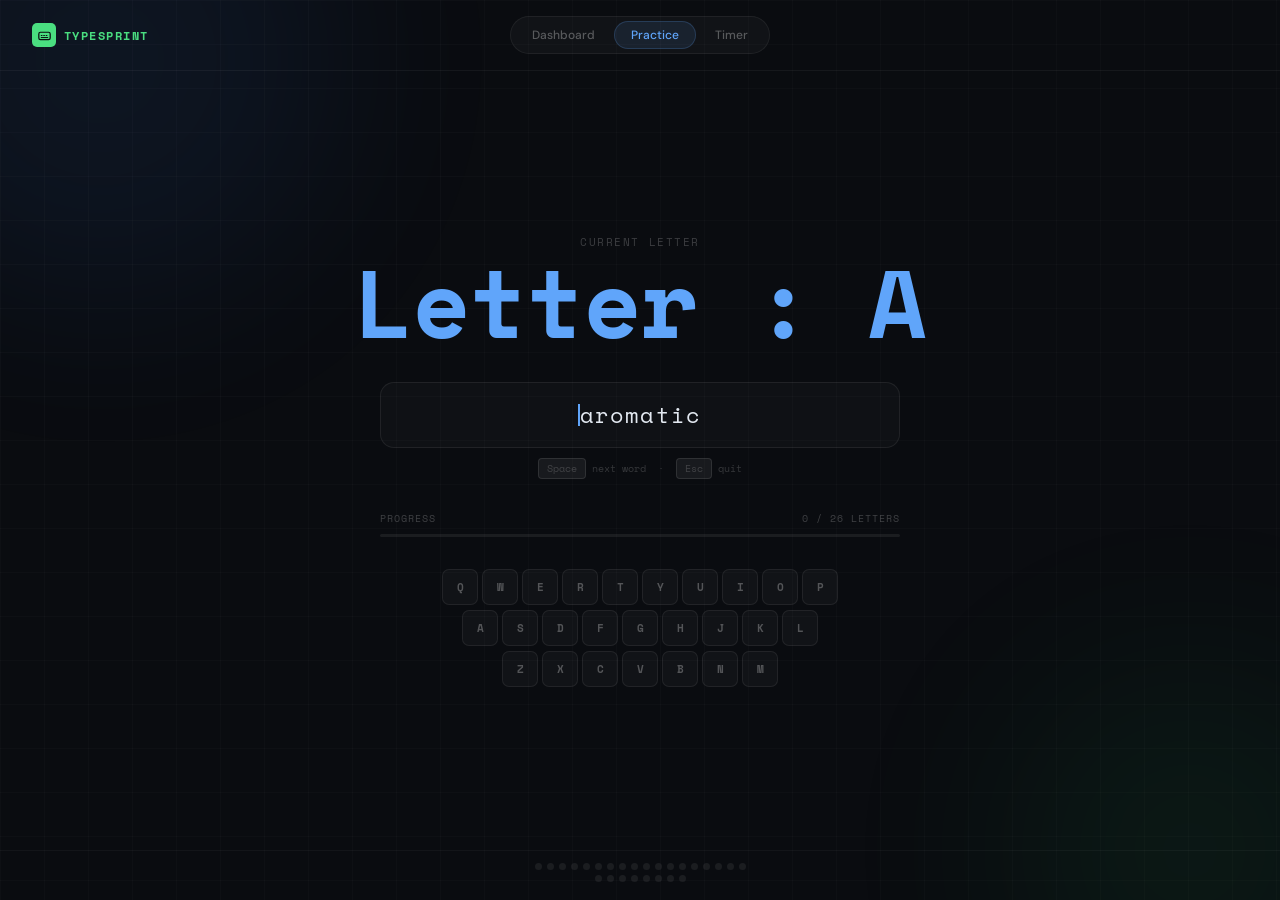
==== commit 68cf6e60: "cahnge" ====
--- a/practice.html
+++ b/practice.html
@@ -26,7 +26,7 @@
           <path d="M4 8h1M7 8h1M10 8h1M4 10.5h8" stroke="#0a0c10" stroke-width="1.2" stroke-linecap="round"/>
         </svg>
       </div>
-      TYPE_MASTER
+      TYPESPRINT
     </div>
 
     <nav class="nav-pills">
--- a/style.css
+++ b/style.css
@@ -845,3 +845,237 @@
   transform: translateY(-1px);
 }
 .results-btn:active { transform: translateY(0); }
+
+
+
+/* ============================================================
+   TIMER PAGE â€” Results Overlay (distinct from practice popup)
+   ============================================================ */
+
+#results-overlay {
+  display: none;
+  position: fixed;
+  inset: 0;
+  z-index: 100;
+  background: rgba(0, 0, 0, 0.75);
+  backdrop-filter: blur(16px);
+  -webkit-backdrop-filter: blur(16px);
+  align-items: center;
+  justify-content: center;
+}
+#results-overlay.show { display: flex; }
+
+/* Card â€” sharp, terminal-inspired, different from the rounded practice popup */
+.timer-results-card {
+  background: #080b12;
+  border: 1px solid rgba(74, 222, 128, 0.18);
+  border-radius: 6px;
+  width: 460px;
+  max-width: 92vw;
+  position: relative;
+  overflow: hidden;
+  animation: timerCardIn 0.4s cubic-bezier(0.16, 1, 0.3, 1);
+  box-shadow:
+    0 0 0 1px rgba(74,222,128,0.06),
+    0 0 80px rgba(74,222,128,0.07),
+    0 40px 100px rgba(0,0,0,0.6);
+}
+
+/* Top accent line â€” laser-thin gradient */
+.timer-results-card::before {
+  content: '';
+  position: absolute;
+  top: 0; left: 0; right: 0;
+  height: 1px;
+  background: linear-gradient(90deg,
+    transparent 0%,
+    rgba(74,222,128,0.6) 30%,
+    rgba(96,165,250,0.6) 70%,
+    transparent 100%
+  );
+}
+
+/* Scan-line texture overlay */
+.timer-results-card::after {
+  content: '';
+  position: absolute;
+  inset: 0;
+  background: repeating-linear-gradient(
+    0deg,
+    transparent,
+    transparent 2px,
+    rgba(255,255,255,0.012) 2px,
+    rgba(255,255,255,0.012) 4px
+  );
+  pointer-events: none;
+}
+
+@keyframes timerCardIn {
+  from { opacity: 0; transform: translateY(20px) scale(0.96); }
+  to   { opacity: 1; transform: translateY(0)    scale(1); }
+}
+
+/* Header */
+.timer-results-header {
+  padding: 20px 28px 0;
+}
+.timer-results-eyebrow {
+  font-family: 'Space Mono', monospace;
+  font-size: 9px;
+  letter-spacing: 0.22em;
+  text-transform: uppercase;
+  color: rgba(255,255,255,0.18);
+}
+
+/* Hero net speed */
+.timer-net-speed-wrap {
+  padding: 20px 28px 24px;
+  border-bottom: 1px solid rgba(255,255,255,0.05);
+}
+.timer-net-label {
+  font-family: 'Space Mono', monospace;
+  font-size: 9px;
+  letter-spacing: 0.2em;
+  text-transform: uppercase;
+  color: rgba(255,255,255,0.28);
+  margin-bottom: 6px;
+}
+.timer-net-value {
+  font-family: 'Space Mono', monospace;
+  font-size: 72px;
+  font-weight: 700;
+  color: #4ade80;
+  line-height: 1;
+  letter-spacing: -0.04em;
+  /* number glow */
+  text-shadow: 0 0 40px rgba(74,222,128,0.35);
+}
+.timer-net-unit {
+  font-family: 'Space Mono', monospace;
+  font-size: 9px;
+  letter-spacing: 0.12em;
+  text-transform: uppercase;
+  color: rgba(255,255,255,0.2);
+  margin-top: 6px;
+}
+
+/* Breakdown row: WPM Ã— Accuracy = Net */
+.timer-breakdown {
+  display: flex;
+  align-items: center;
+  justify-content: center;
+  gap: 0;
+  padding: 20px 28px;
+  border-bottom: 1px solid rgba(255,255,255,0.05);
+}
+.timer-breakdown-item {
+  flex: 1;
+  text-align: center;
+}
+.timer-breakdown-val {
+  font-family: 'Space Mono', monospace;
+  font-size: 22px;
+  font-weight: 700;
+  color: rgba(255,255,255,0.7);
+  line-height: 1;
+}
+.timer-breakdown-val.accent {
+  color: #60a5fa;
+  text-shadow: 0 0 20px rgba(96,165,250,0.3);
+}
+.timer-breakdown-label {
+  font-family: 'Space Mono', monospace;
+  font-size: 8px;
+  letter-spacing: 0.14em;
+  text-transform: uppercase;
+  color: rgba(255,255,255,0.2);
+  margin-top: 5px;
+}
+.timer-breakdown-divider {
+  font-family: 'Space Mono', monospace;
+  font-size: 14px;
+  color: rgba(255,255,255,0.15);
+  padding: 0 4px;
+  flex-shrink: 0;
+  margin-bottom: 18px; /* align with val, above label */
+}
+
+/* Chars typed row */
+.timer-chars-row {
+  display: flex;
+  align-items: center;
+  justify-content: space-between;
+  padding: 14px 28px;
+  border-bottom: 1px solid rgba(255,255,255,0.05);
+}
+.timer-chars-label {
+  font-family: 'Space Mono', monospace;
+  font-size: 9px;
+  letter-spacing: 0.14em;
+  text-transform: uppercase;
+  color: rgba(255,255,255,0.22);
+}
+.timer-chars-val {
+  font-family: 'Space Mono', monospace;
+  font-size: 13px;
+  font-weight: 700;
+  color: rgba(255,255,255,0.5);
+}
+
+/* Action buttons */
+.timer-results-actions {
+  display: flex;
+  flex-direction: column;
+  gap: 8px;
+  padding: 20px 28px 24px;
+}
+
+.timer-btn-primary {
+  display: inline-flex;
+  align-items: center;
+  justify-content: center;
+  gap: 8px;
+  width: 100%;
+  padding: 12px;
+  background: rgba(74,222,128,0.1);
+  border: 1px solid rgba(74,222,128,0.28);
+  border-radius: 4px;
+  color: #4ade80;
+  font-family: 'Space Mono', monospace;
+  font-size: 11px;
+  font-weight: 700;
+  letter-spacing: 0.1em;
+  text-transform: uppercase;
+  cursor: pointer;
+  transition: background 0.2s, box-shadow 0.2s;
+}
+.timer-btn-primary:hover {
+  background: rgba(74,222,128,0.18);
+  box-shadow: 0 0 20px rgba(74,222,128,0.12);
+}
+.timer-btn-primary:active {
+  background: rgba(74,222,128,0.08);
+}
+
+.timer-btn-ghost {
+  display: inline-flex;
+  align-items: center;
+  justify-content: center;
+  width: 100%;
+  padding: 10px;
+  background: transparent;
+  border: 1px solid rgba(255,255,255,0.06);
+  border-radius: 4px;
+  color: rgba(255,255,255,0.25);
+  font-family: 'Space Mono', monospace;
+  font-size: 10px;
+  letter-spacing: 0.08em;
+  text-transform: uppercase;
+  text-decoration: none;
+  cursor: pointer;
+  transition: color 0.2s, border-color 0.2s;
+}
+.timer-btn-ghost:hover {
+  color: rgba(255,255,255,0.5);
+  border-color: rgba(255,255,255,0.12);
+}
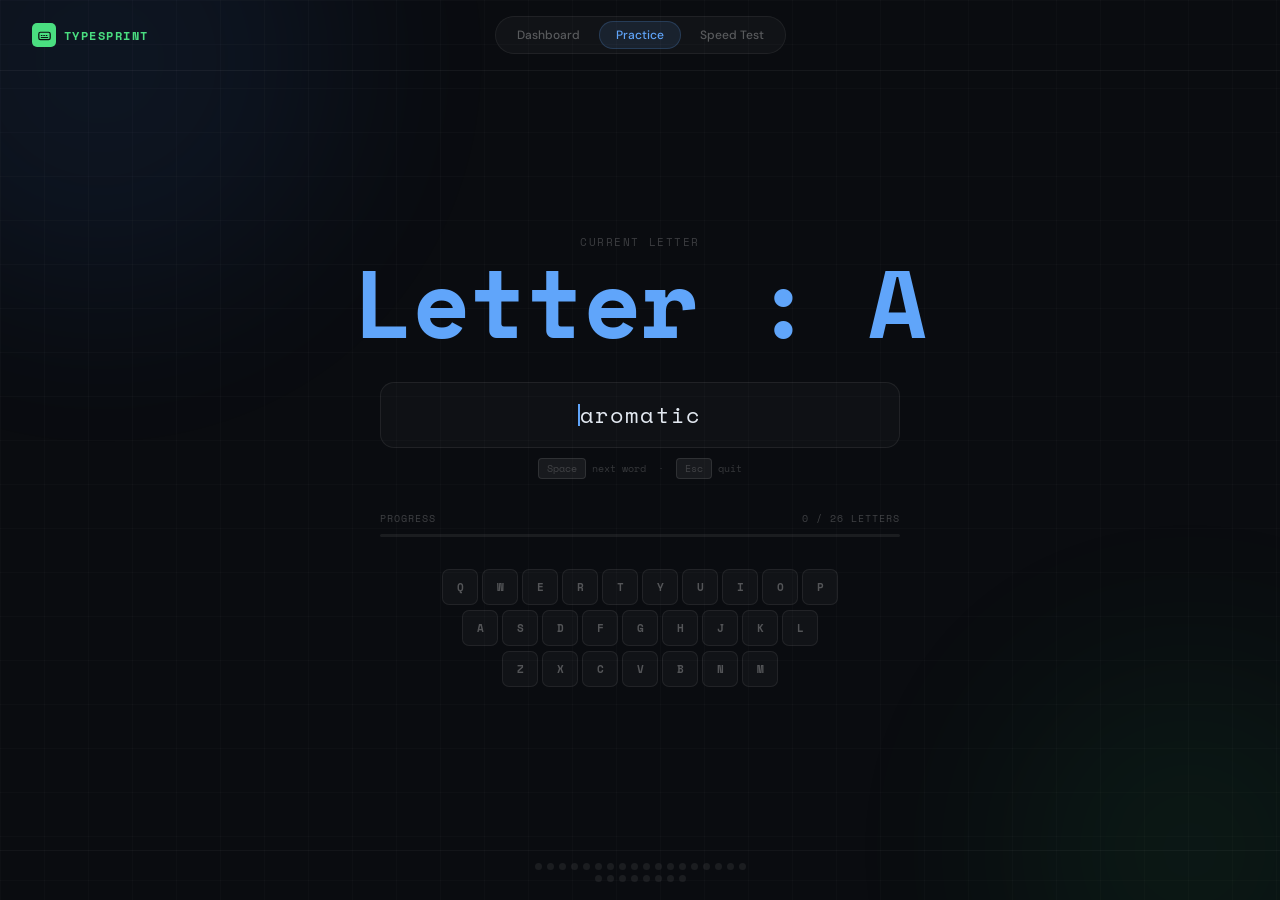
==== commit 393245b0: "change" ====
--- a/practice.html
+++ b/practice.html
@@ -32,7 +32,7 @@
     <nav class="nav-pills">
       <a href="index.html" class="nav-pill">Dashboard</a>
       <span class="nav-pill active">Practice</span>
-      <a href="timer.html" class="nav-pill">Timer</a>
+      <a href="timer.html" class="nav-pill">Speed Test</a>
     </nav>
 
     <div class="topbar-spacer"></div>
